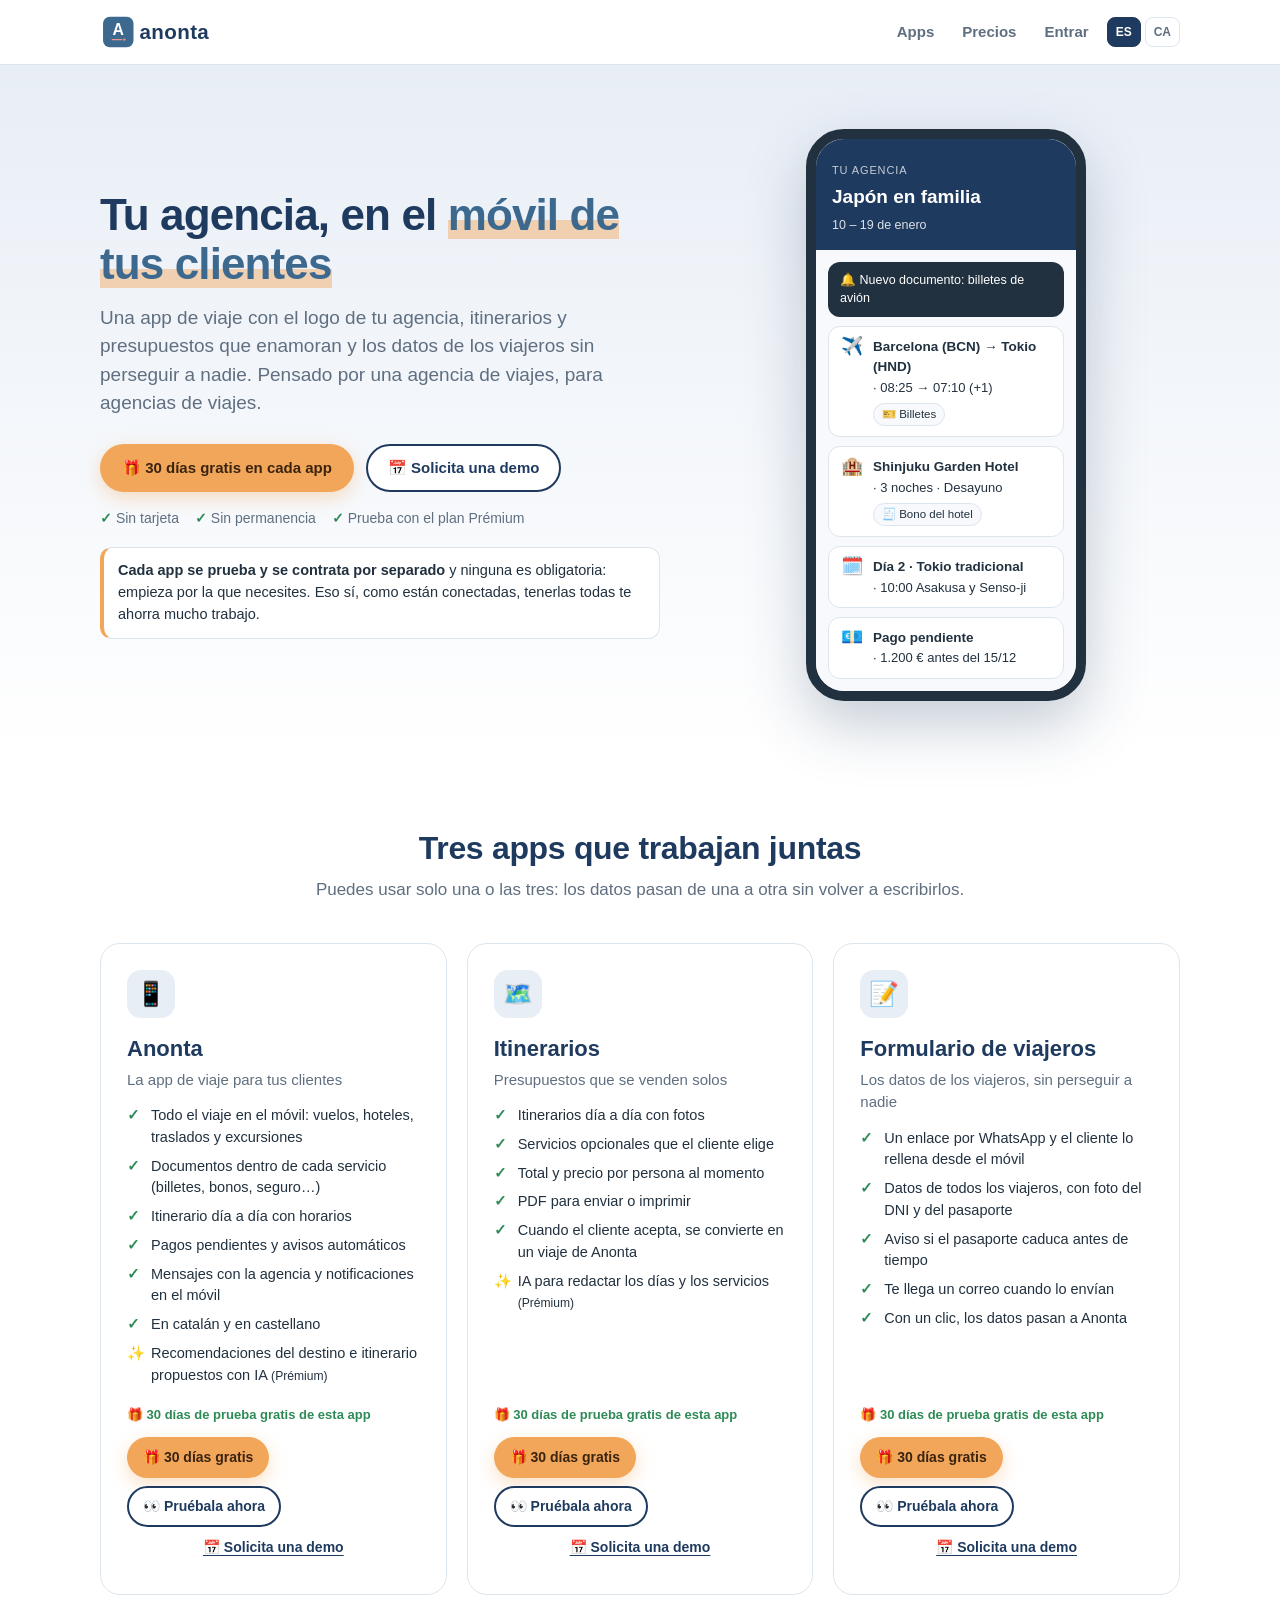
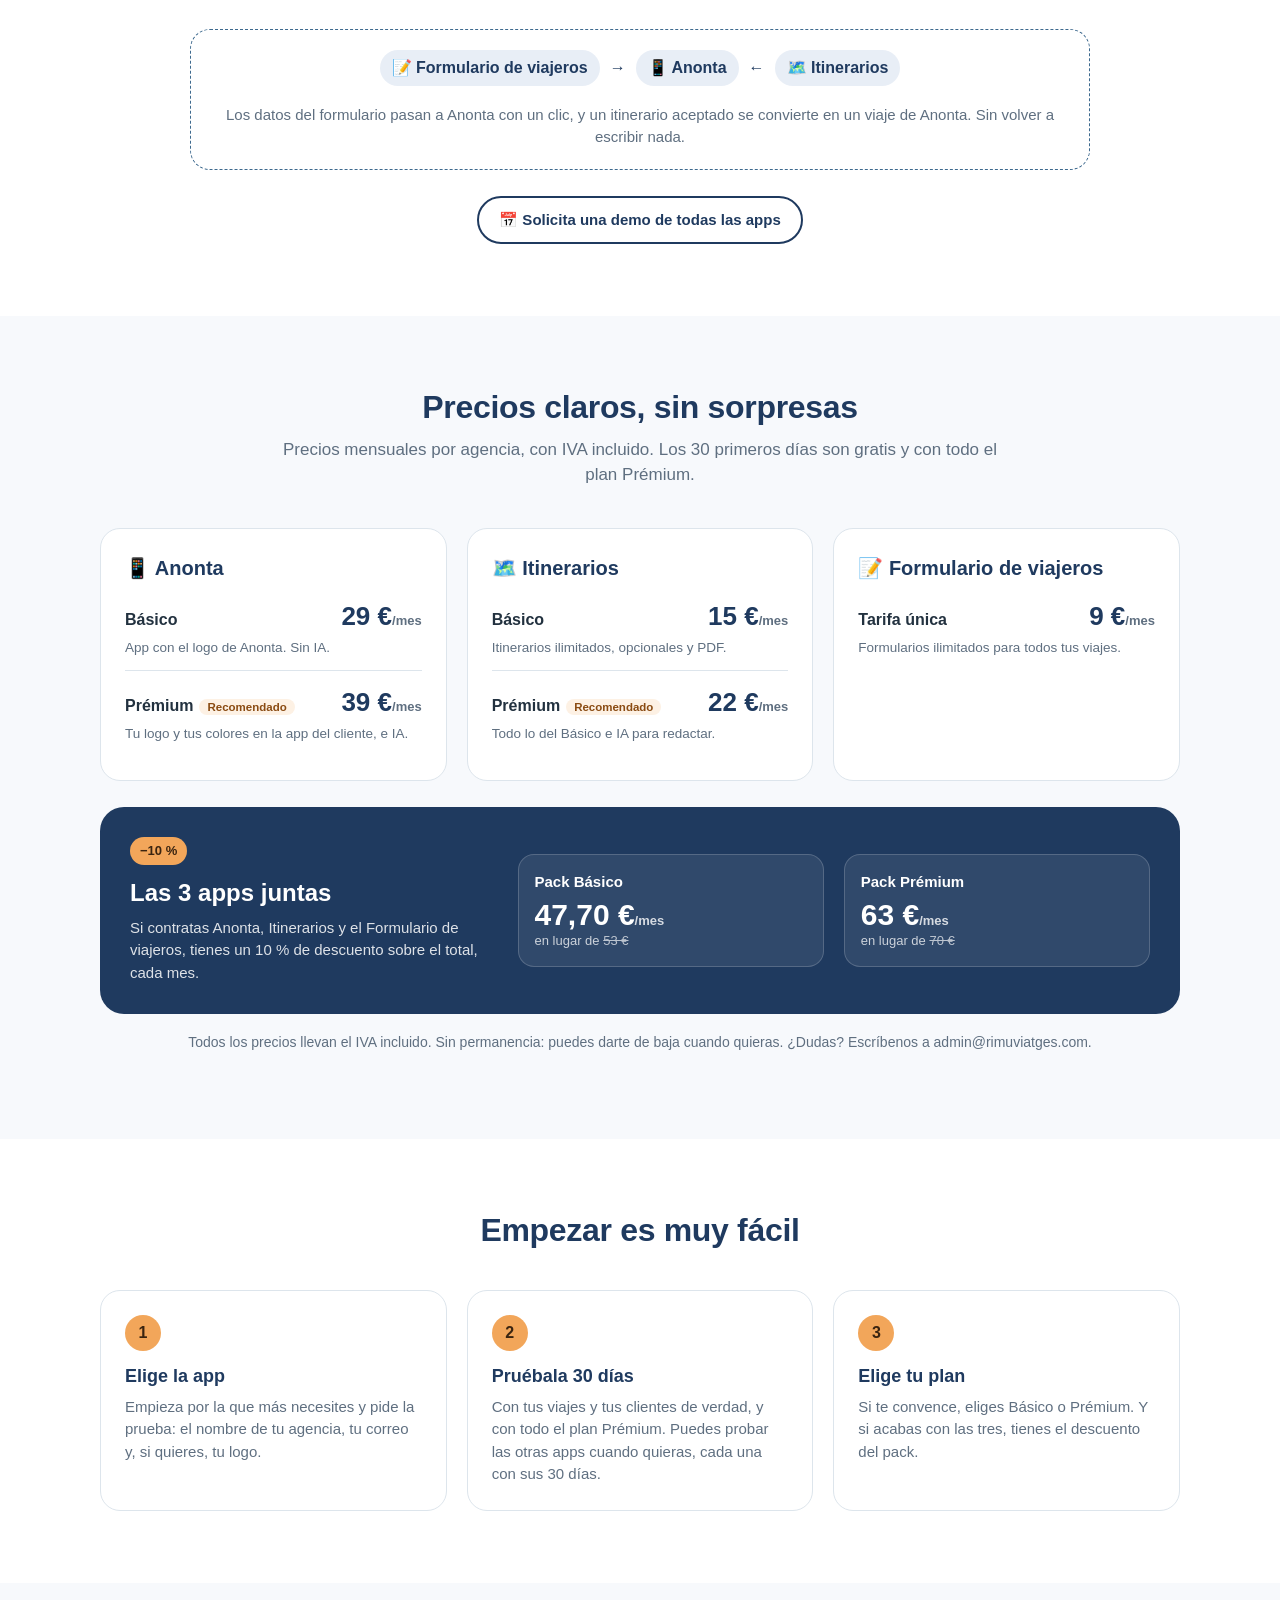
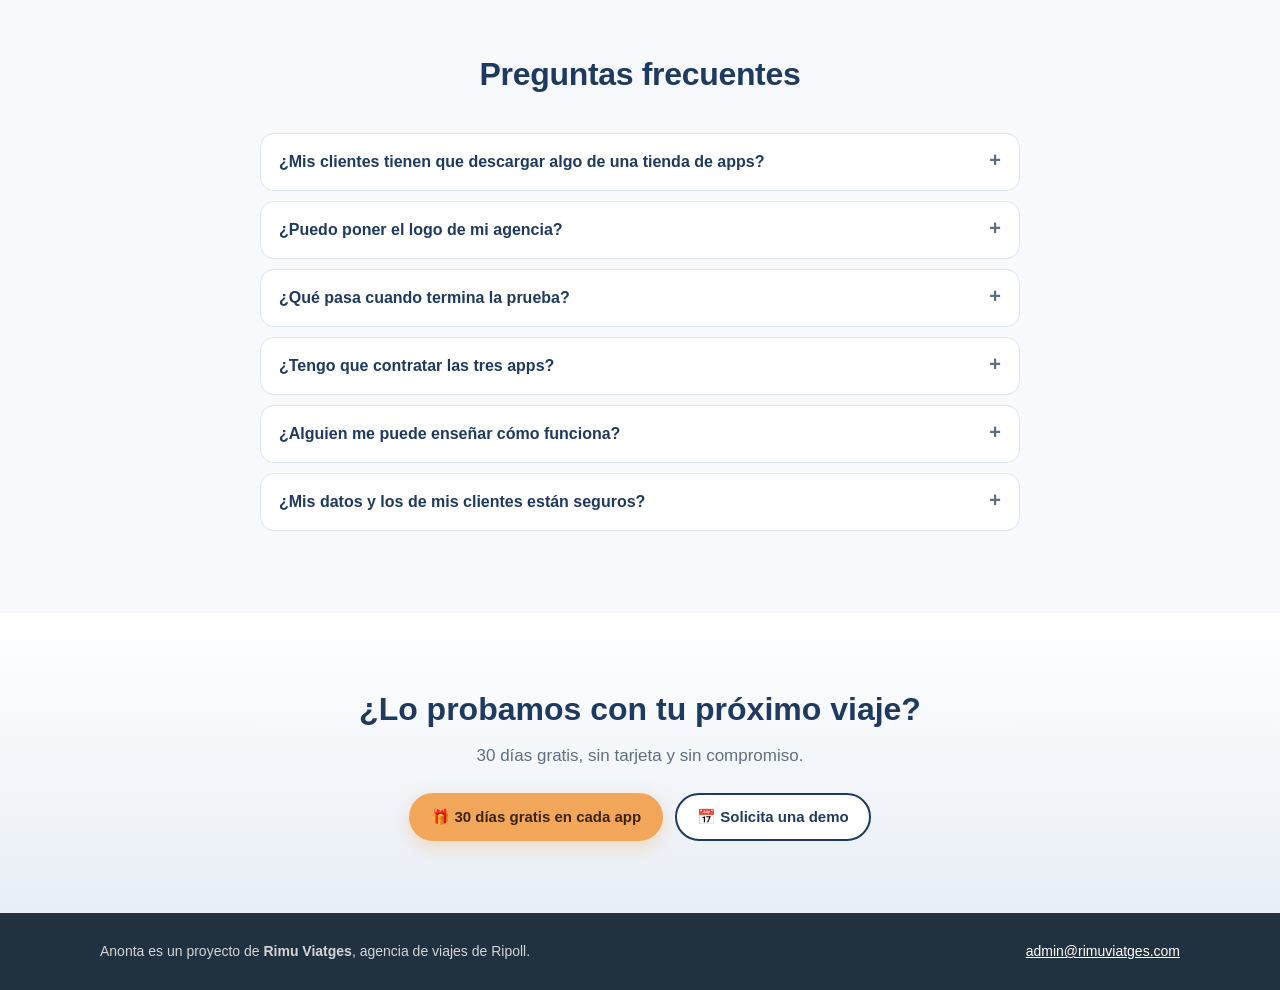
==== index.html @ 58256ef8 "anonta.es: prova de 30 dies per a cada app, apps independents però connectades i botó per sol·licita" ====
<!DOCTYPE html>
<html lang="es">
<head>
<meta charset="utf-8">
<meta name="viewport" content="width=device-width,initial-scale=1">
<script>
  // Els enllaços dels formularis (anonta.es/?f=…) van al formulari del client
  if(new URLSearchParams(location.search).get("f")) location.replace("formulari.html" + location.search);
</script>
<title>Anonta · Apps para agencias de viajes</title>
<meta name="description" content="La app de viaje con el logo de tu agencia, itinerarios y presupuestos que enamoran y los datos de los viajeros sin perseguir a nadie. 30 días gratis.">
<meta property="og:type" content="website">
<meta property="og:title" content="Anonta · Apps para agencias de viajes">
<meta property="og:description" content="App de viaje para tus clientes, itinerarios con IA y formulario de datos de viajeros. Pruébalo 30 días gratis.">
<meta name="theme-color" content="#1F3A5F">
<link rel="icon" href="anonta/icona-anonta.svg" type="image/svg+xml">
<script src="config.js"></script>
<style>
  :root{--blau:#1F3A5F;--blau-mig:#3D698E;--blau-clar:#E8EEF6;--coral:#F2A65A;--coral-clar:#FDF1E4;--rosa:#E79893;--text:#22313F;--gris:#5F6F80;--linia:#DDE5EC;--fons:#F7F9FC}
  *{box-sizing:border-box}
  html{scroll-behavior:smooth}
  body{margin:0;font-family:-apple-system,BlinkMacSystemFont,"Segoe UI",Roboto,Helvetica,Arial,sans-serif;color:var(--text);background:#fff;line-height:1.5;font-size:16px}
  a{color:inherit}
  .amp{max-width:1120px;margin:0 auto;padding:0 20px}
  /* Capçalera */
  header{position:sticky;top:0;z-index:10;background:rgba(255,255,255,.92);backdrop-filter:blur(8px);border-bottom:1px solid var(--linia)}
  header .amp{display:flex;align-items:center;justify-content:space-between;height:64px;gap:12px}
  header .marca img{height:38px;display:block}
  header nav{display:flex;align-items:center;gap:8px}
  header nav a.enllac{font-size:15px;font-weight:600;text-decoration:none;color:var(--gris);padding:8px 10px}
  header nav a.enllac:hover{color:var(--blau)}
  .idiomes{display:flex;gap:4px}
  .idiomes button{font:inherit;font-size:12px;font-weight:700;border:1px solid var(--linia);background:#fff;border-radius:8px;padding:5px 8px;cursor:pointer;color:var(--gris)}
  .idiomes button.actiu{background:var(--blau);border-color:var(--blau);color:#fff}
  .boto{display:inline-flex;align-items:center;justify-content:center;gap:8px;font:inherit;font-weight:700;font-size:15px;border-radius:999px;padding:11px 20px;text-decoration:none;border:2px solid transparent;cursor:pointer;white-space:nowrap}
  .boto.prim{background:var(--coral);color:#3A2410;box-shadow:0 6px 18px rgba(242,166,90,.35)}
  .boto.prim:hover{filter:brightness(.96)}
  .boto.sec{background:#fff;color:var(--blau);border-color:var(--blau)}
  .boto.sec:hover{background:var(--blau-clar)}
  .boto.petit{font-size:14px;padding:8px 14px}
  /* Portada */
  .hero{background:linear-gradient(180deg,var(--blau-clar),#fff);padding:64px 0 56px}
  .hero .amp{display:grid;grid-template-columns:1.1fr .9fr;gap:40px;align-items:center}
  .hero h1{font-size:44px;line-height:1.1;margin:0 0 16px;color:var(--blau);letter-spacing:-.02em}
  .hero h1 em{font-style:normal;color:var(--blau-mig);background:linear-gradient(transparent 62%,rgba(242,166,90,.45) 62%)}
  .hero p.sub{font-size:19px;color:var(--gris);margin:0 0 26px;max-width:560px}
  .hero .crides{display:flex;gap:12px;flex-wrap:wrap}
  .hero .garanties{margin-top:16px;font-size:14px;color:var(--gris);display:flex;gap:16px;flex-wrap:wrap}
  .hero .garanties span::before{content:"✓ ";color:#2E8B57;font-weight:800}
  .mobil{width:280px;margin:0 auto;border:10px solid #22313F;border-radius:38px;background:#fff;box-shadow:0 24px 60px rgba(31,58,95,.25);overflow:hidden}
  .mobil .bar{background:var(--blau);color:#fff;padding:18px 16px 14px}
  .mobil .bar small{opacity:.75;font-size:11px;letter-spacing:.08em;text-transform:uppercase}
  .mobil .bar b{display:block;font-size:19px;margin-top:2px}
  .mobil .bar span{font-size:12.5px;opacity:.85}
  .mobil .cos{padding:12px;background:var(--fons);display:flex;flex-direction:column;gap:9px}
  .mobil .it{background:#fff;border:1px solid var(--linia);border-radius:12px;padding:10px 12px;font-size:13px;display:flex;gap:10px;align-items:flex-start}
  .mobil .it .ic{font-size:18px;line-height:1}
  .mobil .it b{display:block;font-size:13.5px}
  .mobil .it .xip{display:inline-block;margin-top:6px;font-size:11.5px;border:1px solid var(--linia);border-radius:999px;padding:2px 8px;background:var(--fons)}
  .mobil .noti{background:#22313F;color:#fff;border-radius:12px;padding:9px 12px;font-size:12.5px}
  /* Seccions */
  section.blo{padding:72px 0}
  section.blo.gris{background:var(--fons)}
  .titol-sec{text-align:center;max-width:720px;margin:0 auto 40px}
  .titol-sec h2{font-size:32px;line-height:1.2;color:var(--blau);margin:0 0 10px;letter-spacing:-.01em}
  .titol-sec p{color:var(--gris);font-size:17px;margin:0}
  .apps{display:grid;grid-template-columns:repeat(3,1fr);gap:20px}
  .app{background:#fff;border:1px solid var(--linia);border-radius:20px;padding:26px;display:flex;flex-direction:column}
  .app .ico{width:48px;height:48px;border-radius:14px;display:flex;align-items:center;justify-content:center;font-size:24px;background:var(--blau-clar);margin-bottom:14px}
  .app h3{margin:0 0 4px;font-size:22px;color:var(--blau)}
  .app .lema{color:var(--gris);margin:0 0 14px;font-size:15px}
  .app ul{list-style:none;padding:0;margin:0 0 18px;font-size:14.5px;flex:1}
  .app li{padding-left:24px;position:relative;margin-bottom:7px}
  .app li::before{content:"✓";position:absolute;left:0;color:#2E8B57;font-weight:800}
  .app li.ia::before{content:"✨"}
  .app .accions{display:flex;gap:8px;flex-wrap:wrap}
  /* Preus */
  .taula-preus{display:grid;grid-template-columns:repeat(3,1fr);gap:20px}
  .preu{background:#fff;border:1px solid var(--linia);border-radius:20px;padding:24px}
  .preu h3{margin:0 0 14px;font-size:20px;color:var(--blau);display:flex;align-items:center;gap:8px}
  .pla{border-top:1px solid var(--linia);padding:12px 0}
  .pla:first-of-type{border-top:0;padding-top:0}
  .pla .nom{font-weight:700;display:flex;justify-content:space-between;align-items:baseline;gap:8px}
  .pla .imp{font-size:26px;font-weight:800;color:var(--blau);white-space:nowrap}
  .pla .imp small{font-size:13px;font-weight:600;color:var(--gris)}
  .pla .det{font-size:13.5px;color:var(--gris);margin-top:2px}
  .pla.prem .nom span.et{background:var(--coral-clar);color:#8A4B12;font-size:11.5px;font-weight:700;border-radius:999px;padding:2px 8px;margin-left:6px}
  .pack{margin-top:26px;background:var(--blau);color:#fff;border-radius:24px;padding:30px;display:grid;grid-template-columns:1.2fr 1fr 1fr;gap:20px;align-items:center}
  .pack h3{margin:0 0 6px;font-size:24px}
  .pack p{margin:0;opacity:.85;font-size:15px}
  .pack .opc{background:rgba(255,255,255,.08);border:1px solid rgba(255,255,255,.18);border-radius:16px;padding:16px}
  .pack .opc .nom{font-weight:700;font-size:15px}
  .pack .opc .imp{font-size:30px;font-weight:800;line-height:1.1;margin-top:4px}
  .pack .opc .imp small{font-size:13px;font-weight:600;opacity:.8}
  .pack .opc .abans{font-size:13px;opacity:.75}
  .pack .opc .abans s{opacity:.9}
  .pack .badge{display:inline-block;background:var(--coral);color:#3A2410;font-weight:800;font-size:13px;border-radius:999px;padding:4px 10px;margin-bottom:10px}
  .nota-hero{margin:18px 0 0;max-width:560px;background:#fff;border:1px solid var(--linia);border-left:4px solid var(--coral);border-radius:12px;padding:12px 14px;font-size:14.5px;color:var(--text)}
  .connexio{margin:34px auto 0;max-width:900px;background:#fff;border:1px dashed var(--blau-mig);border-radius:20px;padding:20px 22px;display:flex;gap:18px;align-items:center;flex-wrap:wrap;justify-content:center;text-align:center}
  .connexio .flux{display:flex;gap:10px;align-items:center;flex-wrap:wrap;justify-content:center;font-weight:700;color:var(--blau)}
  .connexio .flux span.n{background:var(--blau-clar);border-radius:999px;padding:6px 12px}
  .connexio p{margin:0;color:var(--gris);font-size:15px;flex-basis:100%}
  .app .prova30{font-size:13px;color:#2E8B57;font-weight:700;margin:-6px 0 12px}
  .boto.terc{background:none;color:var(--blau);padding:8px 4px;font-size:14px;text-decoration:underline;text-underline-offset:3px}
  .demo-tot{text-align:center;margin-top:26px}
  dialog{border:0;border-radius:20px;padding:0;width:min(520px,calc(100vw - 24px));max-height:calc(100vh - 24px);box-shadow:0 24px 60px rgba(0,0,0,.3)}
  dialog::backdrop{background:rgba(20,30,45,.55)}
  .dlg{padding:22px}
  .dlg h3{margin:0 0 6px;color:var(--blau);font-size:22px}
  .dlg p.sub{margin:0 0 16px;color:var(--gris);font-size:14.5px}
  .dlg label.c{display:block;font-weight:600;font-size:14px;margin:12px 0 4px}
  .dlg input[type=text],.dlg input[type=email],.dlg input[type=tel],.dlg select,.dlg textarea{width:100%;font:inherit;font-size:15px;border:1px solid var(--linia);border-radius:10px;padding:10px 12px;background:#fff}
  .dlg .checks{display:flex;flex-wrap:wrap;gap:8px}
  .dlg .checks label{display:flex;gap:6px;align-items:center;border:1px solid var(--linia);border-radius:999px;padding:6px 12px;font-size:14px;cursor:pointer}
  .dlg .botons{display:flex;gap:10px;margin-top:18px;flex-wrap:wrap}
  .dlg .err{color:#B3261E;font-size:14px;margin-top:10px}
  .dlg .ok{background:#E9F6EE;color:#1E6B3E;border-radius:12px;padding:14px;font-size:15px}
  .x-tanca{float:right;border:0;background:none;font-size:22px;cursor:pointer;color:var(--gris);line-height:1}
  .nota-preus{text-align:center;color:var(--gris);font-size:14px;margin-top:18px}
  /* Passos */
  .passos{display:grid;grid-template-columns:repeat(3,1fr);gap:20px;counter-reset:p}
  .pas{background:#fff;border:1px solid var(--linia);border-radius:20px;padding:24px;position:relative}
  .pas::before{counter-increment:p;content:counter(p);display:flex;width:36px;height:36px;border-radius:50%;background:var(--coral);color:#3A2410;font-weight:800;align-items:center;justify-content:center;margin-bottom:12px}
  .pas h3{margin:0 0 6px;color:var(--blau);font-size:18px}
  .pas p{margin:0;color:var(--gris);font-size:15px}
  /* Preguntes */
  .faq{max-width:760px;margin:0 auto}
  .faq details{background:#fff;border:1px solid var(--linia);border-radius:14px;padding:16px 18px;margin-bottom:10px}
  .faq summary{font-weight:700;cursor:pointer;color:var(--blau);list-style:none;display:flex;justify-content:space-between;gap:10px}
  .faq summary::after{content:"+";font-size:20px;line-height:1;color:var(--gris)}
  .faq details[open] summary::after{content:"–"}
  .faq details p{margin:10px 0 0;color:var(--gris);font-size:15px}
  /* Final */
  .final{text-align:center;padding:72px 0;background:linear-gradient(180deg,#fff,var(--blau-clar))}
  .final h2{font-size:32px;color:var(--blau);margin:0 0 10px}
  .final p{color:var(--gris);margin:0 0 24px;font-size:17px}
  footer{background:#22313F;color:rgba(255,255,255,.8);font-size:14px;padding:28px 0}
  footer .amp{display:flex;justify-content:space-between;gap:16px;flex-wrap:wrap}
  footer a{color:#fff}
  @media (max-width:900px){
    .hero .amp{grid-template-columns:1fr}
    .hero h1{font-size:34px}
    .apps,.taula-preus,.passos{grid-template-columns:1fr}
    .pack{grid-template-columns:1fr}
    header nav a.enllac.amaga{display:none}
  }
  @media (max-width:420px){
    header nav a.enllac.amaga{display:none}
    .hero{padding:40px 0}
    .hero h1{font-size:30px}
    section.blo{padding:52px 0}
    .titol-sec h2{font-size:26px}
  }
</style>
</head>
<body>
<header>
  <div class="amp">
    <a class="marca" href="#"><img src="anonta/logo-anonta.svg" alt="Anonta"></a>
    <nav>
      <a class="enllac amaga" href="#apps" data-t="navApps"></a>
      <a class="enllac amaga" href="#preus" data-t="navPreus"></a>
      <a class="enllac" href="anonta/admin.html" data-t="entrar"></a>
      <div class="idiomes"><button type="button" data-l="es">ES</button><button type="button" data-l="ca">CA</button></div>
    </nav>
  </div>
</header>

<section class="hero">
  <div class="amp">
    <div>
      <h1 data-t="heroTitol" data-html></h1>
      <p class="sub" data-t="heroSub"></p>
      <div class="crides">
        <a class="boto prim" href="#apps" data-t="provaGratis"></a>
        <button class="boto sec" type="button" data-demo="totes" data-t="demanaDemo"></button>
      </div>
      <div class="garanties"><span data-t="g1"></span><span data-t="g2"></span><span data-t="g3"></span></div>
      <p class="nota-hero" data-t="notaHero" data-html></p>
    </div>
    <div class="mobil" aria-hidden="true">
      <div class="bar"><small data-t="mAg"></small><b data-t="mViatge"></b><span data-t="mDates"></span></div>
      <div class="cos">
        <div class="noti" data-t="mNoti"></div>
        <div class="it"><span class="ic">✈️</span><div><b data-t="mRuta"></b><span data-t="mVol"></span><br><span class="xip" data-t="mBitllet"></span></div></div>
        <div class="it"><span class="ic">🏨</span><div><b>Shinjuku Garden Hotel</b><span data-t="mHotel"></span><br><span class="xip" data-t="mBo"></span></div></div>
        <div class="it"><span class="ic">🗓️</span><div><b data-t="mDia"></b><span data-t="mDiaTxt"></span></div></div>
        <div class="it"><span class="ic">💶</span><div><b data-t="mPag"></b><span data-t="mPagTxt"></span></div></div>
      </div>
    </div>
  </div>
</section>

<section class="blo" id="apps">
  <div class="amp">
    <div class="titol-sec"><h2 data-t="appsTitol"></h2><p data-t="appsSub"></p></div>
    <div class="apps" id="llistaApps"></div>
    <div class="connexio"><div class="flux"><span class="n">📝 <span data-t="a3"></span></span> → <span class="n">📱 Anonta</span> ← <span class="n">🗺️ <span data-t="a2"></span></span></div><p data-t="connexio"></p></div>
    <div class="demo-tot"><button class="boto sec" type="button" data-demo="totes" data-t="demoTotes"></button></div>
  </div>
</section>

<section class="blo gris" id="preus">
  <div class="amp">
    <div class="titol-sec"><h2 data-t="preusTitol"></h2><p data-t="preusSub"></p></div>
    <div class="taula-preus" id="taulaPreus"></div>
    <div class="pack" id="pack"></div>
    <p class="nota-preus" data-t="notaPreus"></p>
  </div>
</section>

<section class="blo">
  <div class="amp">
    <div class="titol-sec"><h2 data-t="passosTitol"></h2></div>
    <div class="passos">
      <div class="pas"><h3 data-t="p1"></h3><p data-t="p1t"></p></div>
      <div class="pas"><h3 data-t="p2"></h3><p data-t="p2t"></p></div>
      <div class="pas"><h3 data-t="p3"></h3><p data-t="p3t"></p></div>
    </div>
  </div>
</section>

<section class="blo gris">
  <div class="amp">
    <div class="titol-sec"><h2 data-t="faqTitol"></h2></div>
    <div class="faq" id="faq"></div>
  </div>
</section>

<section class="final">
  <div class="amp">
    <h2 data-t="finalTitol"></h2>
    <p data-t="finalSub"></p>
    <div style="display:flex;gap:12px;justify-content:center;flex-wrap:wrap"><a class="boto prim" href="#apps" data-t="provaGratis"></a><button class="boto sec" type="button" data-demo="totes" data-t="demanaDemo"></button></div>
  </div>
</section>

<dialog id="dlgDemo"><div class="dlg" id="dlgCos"></div></dialog>

<footer>
  <div class="amp">
    <div data-t="peu" data-html></div>
    <div><a href="mailto:admin@rimuviatges.com">admin@rimuviatges.com</a></div>
  </div>
</footer>

<script>
(function(){
  const W = TARIFES.web, D = TARIFES.descomptePack;
  const eur = n => (Math.round(n * 100) / 100).toLocaleString(LANG === "ca" ? "ca-ES" : "es-ES", { minimumFractionDigits: Number.isInteger(n) ? 0 : 2, maximumFractionDigits: 2 }) + " €";
  const sumaB = W.anonta.basic + W.itineraris.basic + W.formularis;
  const sumaP = W.anonta.premium + W.itineraris.premium + W.formularis;
  const packB = sumaB * (1 - D / 100), packP = sumaP * (1 - D / 100);
  let LANG = "es";
  try{ LANG = localStorage.getItem("anonta_web_idioma") || (/^ca\b/i.test(navigator.language) ? "ca" : "es"); }catch(e){}

  const T = {
    es: {
      navApps: "Apps", navPreus: "Precios", entrar: "Entrar",
      heroTitol: "Tu agencia, en el <em>móvil de tus clientes</em>",
      heroSub: "Una app de viaje con el logo de tu agencia, itinerarios y presupuestos que enamoran y los datos de los viajeros sin perseguir a nadie. Pensado por una agencia de viajes, para agencias de viajes.",
      provaGratis: "🎁 30 días gratis en cada app", demanaDemo: "📅 Solicita una demo",
      g1: "Sin tarjeta", g2: "Sin permanencia", g3: "Prueba con el plan Prémium",
      notaHero: "<b>Cada app se prueba y se contrata por separado</b> y ninguna es obligatoria: empieza por la que necesites. Eso sí, como están conectadas, tenerlas todas te ahorra mucho trabajo.",
      mAg: "Tu agencia", mViatge: "Japón en familia", mDates: "10 – 19 de enero",
      mNoti: "🔔 Nuevo documento: billetes de avión", mRuta: "Barcelona (BCN) → Tokio (HND)", mVol: " · 08:25 → 07:10 (+1)", mBitllet: "🎫 Billetes", mHotel: " · 3 noches · Desayuno", mBo: "🧾 Bono del hotel",
      mDia: "Día 2 · Tokio tradicional", mDiaTxt: " · 10:00 Asakusa y Senso-ji", mPag: "Pago pendiente", mPagTxt: " · 1.200 € antes del 15/12",
      appsTitol: "Tres apps que trabajan juntas", appsSub: "Puedes usar solo una o las tres: los datos pasan de una a otra sin volver a escribirlos.",
      ver: "Pruébala ahora", provar: "30 días gratis", demoApp: "📅 Solicita una demo", prova30: "🎁 30 días de prueba gratis de esta app",
      connexio: "Los datos del formulario pasan a Anonta con un clic, y un itinerario aceptado se convierte en un viaje de Anonta. Sin volver a escribir nada.",
      demoTotes: "📅 Solicita una demo de todas las apps",
      a1: "Anonta", a1l: "La app de viaje para tus clientes",
      a1f: ["Todo el viaje en el móvil: vuelos, hoteles, traslados y excursiones", "Documentos dentro de cada servicio (billetes, bonos, seguro…)", "Itinerario día a día con horarios", "Pagos pendientes y avisos automáticos", "Mensajes con la agencia y notificaciones en el móvil", "En catalán y en castellano"],
      a1ia: ["Recomendaciones del destino e itinerario propuestos con IA"],
      a2: "Itinerarios", a2l: "Presupuestos que se venden solos",
      a2f: ["Itinerarios día a día con fotos", "Servicios opcionales que el cliente elige", "Total y precio por persona al momento", "PDF para enviar o imprimir", "Cuando el cliente acepta, se convierte en un viaje de Anonta"],
      a2ia: ["IA para redactar los días y los servicios"],
      a3: "Formulario de viajeros", a3l: "Los datos de los viajeros, sin perseguir a nadie",
      a3f: ["Un enlace por WhatsApp y el cliente lo rellena desde el móvil", "Datos de todos los viajeros, con foto del DNI y del pasaporte", "Aviso si el pasaporte caduca antes de tiempo", "Te llega un correo cuando lo envían", "Con un clic, los datos pasan a Anonta"],
      a3ia: [],
      preusTitol: "Precios claros, sin sorpresas", preusSub: "Precios mensuales por agencia, con IVA incluido. Los 30 primeros días son gratis y con todo el plan Prémium.",
      basic: "Básico", premium: "Prémium", unic: "Tarifa única", mes: "/mes",
      dA_b: "App con el logo de Anonta. Sin IA.", dA_p: "Tu logo y tus colores en la app del cliente, e IA.",
      dI_b: "Itinerarios ilimitados, opcionales y PDF.", dI_p: "Todo lo del Básico e IA para redactar.",
      dF: "Formularios ilimitados para todos tus viajes.", recomanat: "Recomendado",
      packTitol: "Las 3 apps juntas", packTxt: `Si contratas Anonta, Itinerarios y el Formulario de viajeros, tienes un ${D} % de descuento sobre el total, cada mes.`,
      packB: "Pack Básico", packP: "Pack Prémium", enLloc: "en lugar de",
      notaPreus: "Todos los precios llevan el IVA incluido. Sin permanencia: puedes darte de baja cuando quieras. ¿Dudas? Escríbenos a admin@rimuviatges.com.",
      passosTitol: "Empezar es muy fácil",
      p1: "Elige la app", p1t: "Empieza por la que más necesites y pide la prueba: el nombre de tu agencia, tu correo y, si quieres, tu logo.",
      p2: "Pruébala 30 días", p2t: "Con tus viajes y tus clientes de verdad, y con todo el plan Prémium. Puedes probar las otras apps cuando quieras, cada una con sus 30 días.",
      p3: "Elige tu plan", p3t: "Si te convence, eliges Básico o Prémium. Y si acabas con las tres, tienes el descuento del pack.",
      faqTitol: "Preguntas frecuentes",
      faq: [
        ["¿Mis clientes tienen que descargar algo de una tienda de apps?", "No. Les envías un enlace, entran con su correo y, si quieren, la añaden a la pantalla de inicio del móvil como una app más. Funciona en iPhone y Android."],
        ["¿Puedo poner el logo de mi agencia?", "Sí, con el plan Prémium la app del cliente lleva tu logo y tus colores. Con el Básico, lleva el logo de Anonta."],
        ["¿Qué pasa cuando termina la prueba?", "Nada automático: no te pedimos tarjeta. Si quieres continuar, eliges plan y seguimos. Si no, no pagas nada."],
        ["¿Tengo que contratar las tres apps?", "No, ninguna es obligatoria. Cada app tiene su propia prueba de 30 días y se contrata por separado. Puedes empezar con una y añadir las demás desde tu panel, en «Mis apps». Como están conectadas, cuantas más uses, menos trabajo repetido."],
        ["¿Alguien me puede enseñar cómo funciona?", "Sí. Pulsa «Solicita una demo» y te hacemos una presentación de la app que elijas o de todas."],
        ["¿Mis datos y los de mis clientes están seguros?", "Cada agencia solo ve sus viajes y cada cliente solo ve los suyos. Los documentos se abren con enlaces temporales y privados."]
      ],
      finalTitol: "¿Lo probamos con tu próximo viaje?", finalSub: "30 días gratis, sin tarjeta y sin compromiso.",
      peu: "Anonta es un proyecto de <b>Rimu Viatges</b>, agencia de viajes de Ripoll."
    },
    ca: {
      navApps: "Apps", navPreus: "Preus", entrar: "Entrar",
      heroTitol: "La teva agència, al <em>mòbil dels teus clients</em>",
      heroSub: "Una app de viatge amb el logo de la teva agència, itineraris i pressupostos que enamoren i les dades dels viatgers sense haver d'empaitar ningú. Pensat per una agència de viatges, per a agències de viatges.",
      provaGratis: "🎁 30 dies gratis a cada app", demanaDemo: "📅 Sol·licita una demo",
      g1: "Sense targeta", g2: "Sense permanència", g3: "Prova amb el pla Prèmium",
      notaHero: "<b>Cada app es prova i es contracta per separat</b> i cap és obligatòria: comença per la que necessitis. Això sí, com que estan connectades, tenir-les totes t'estalvia molta feina.",
      mAg: "La teva agència", mViatge: "Japó en família", mDates: "10 – 19 de gener",
      mNoti: "🔔 Nou document: bitllets d'avió", mRuta: "Barcelona (BCN) → Tòquio (HND)", mVol: " · 08:25 → 07:10 (+1)", mBitllet: "🎫 Bitllets", mHotel: " · 3 nits · Esmorzar", mBo: "🧾 Bo de l'hotel",
      mDia: "Dia 2 · Tòquio tradicional", mDiaTxt: " · 10:00 Asakusa i Senso-ji", mPag: "Pagament pendent", mPagTxt: " · 1.200 € abans del 15/12",
      appsTitol: "Tres apps que treballen juntes", appsSub: "Pots fer servir només una o les tres: les dades passen d'una a l'altra sense tornar-les a escriure.",
      ver: "Prova-la ara", provar: "30 dies gratis", demoApp: "📅 Sol·licita una demo", prova30: "🎁 30 dies de prova gratis d'aquesta app",
      connexio: "Les dades del formulari passen a Anonta amb un clic, i un itinerari acceptat es converteix en un viatge d'Anonta. Sense tornar a escriure res.",
      demoTotes: "📅 Sol·licita una demo de totes les apps",
      a1: "Anonta", a1l: "L'app de viatge per als teus clients",
      a1f: ["Tot el viatge al mòbil: vols, hotels, trasllats i excursions", "Documents dins de cada servei (bitllets, bons, assegurança…)", "Itinerari dia a dia amb horaris", "Pagaments pendents i avisos automàtics", "Missatges amb l'agència i notificacions al mòbil", "En català i en castellà"],
      a1ia: ["Recomanacions del destí i itinerari proposats amb IA"],
      a2: "Itineraris", a2l: "Pressupostos que es venen sols",
      a2f: ["Itineraris dia a dia amb fotos", "Serveis opcionals que el client tria", "Total i preu per persona al moment", "PDF per enviar o imprimir", "Quan el client accepta, es converteix en un viatge d'Anonta"],
      a2ia: ["IA per redactar els dies i els serveis"],
      a3: "Formulari de viatgers", a3l: "Les dades dels viatgers, sense empaitar ningú",
      a3f: ["Un enllaç per WhatsApp i el client l'omple des del mòbil", "Dades de tots els viatgers, amb foto del DNI i del passaport", "Avís si el passaport caduca abans d'hora", "Et arriba un correu quan l'envien", "Amb un clic, les dades passen a Anonta"],
      a3ia: [],
      preusTitol: "Preus clars, sense sorpreses", preusSub: "Preus mensuals per agència, amb IVA inclòs. Els 30 primers dies són gratis i amb tot el pla Prèmium.",
      basic: "Bàsic", premium: "Prèmium", unic: "Tarifa única", mes: "/mes",
      dA_b: "App amb el logo d'Anonta. Sense IA.", dA_p: "El teu logo i els teus colors a l'app del client, i IA.",
      dI_b: "Itineraris il·limitats, opcionals i PDF.", dI_p: "Tot el del Bàsic i IA per redactar.",
      dF: "Formularis il·limitats per a tots els teus viatges.", recomanat: "Recomanat",
      packTitol: "Les 3 apps juntes", packTxt: `Si contractes Anonta, Itineraris i el Formulari de viatgers, tens un ${D} % de descompte sobre el total, cada mes.`,
      packB: "Pack Bàsic", packP: "Pack Prèmium", enLloc: "en lloc de",
      notaPreus: "Tots els preus porten l'IVA inclòs. Sense permanència: et pots donar de baixa quan vulguis. Dubtes? Escriu-nos a admin@rimuviatges.com.",
      passosTitol: "Començar és molt fàcil",
      p1: "Tria l'app", p1t: "Comença per la que més necessitis i demana la prova: el nom de la teva agència, el teu correu i, si vols, el teu logo.",
      p2: "Prova-la 30 dies", p2t: "Amb els teus viatges i els teus clients de veritat, i amb tot el pla Prèmium. Pots provar les altres apps quan vulguis, cadascuna amb els seus 30 dies.",
      p3: "Tria el teu pla", p3t: "Si t'agrada, tries Bàsic o Prèmium. I si acabes amb les tres, tens el descompte del pack.",
      faqTitol: "Preguntes freqüents",
      faq: [
        ["Els meus clients han de descarregar alguna cosa d'una botiga d'apps?", "No. Els envies un enllaç, entren amb el seu correu i, si volen, l'afegeixen a la pantalla d'inici del mòbil com una app més. Funciona a iPhone i Android."],
        ["Hi puc posar el logo de la meva agència?", "Sí, amb el pla Prèmium l'app del client porta el teu logo i els teus colors. Amb el Bàsic, porta el logo d'Anonta."],
        ["Què passa quan s'acaba la prova?", "Res automàtic: no et demanem targeta. Si vols continuar, tries pla i seguim. Si no, no pagues res."],
        ["He de contractar les tres apps?", "No, cap és obligatòria. Cada app té la seva prova de 30 dies i es contracta per separat. Pots començar amb una i afegir-hi les altres des del teu panell, a «Les meves apps». Com que estan connectades, com més en facis servir, menys feina repetida."],
        ["Algú em pot ensenyar com funciona?", "Sí. Prem «Sol·licita una demo» i et fem una presentació de l'app que triïs o de totes."],
        ["Les meves dades i les dels meus clients estan segures?", "Cada agència només veu els seus viatges i cada client només veu els seus. Els documents s'obren amb enllaços temporals i privats."]
      ],
      finalTitol: "Ho provem amb el teu pròxim viatge?", finalSub: "30 dies gratis, sense targeta i sense compromís.",
      peu: "Anonta és un projecte de <b>Rimu Viatges</b>, agència de viatges de Ripoll."
    }
  };
  const esc = s => String(s).replace(/[&<>"]/g, c => ({ "&": "&amp;", "<": "&lt;", ">": "&gt;", '"': "&quot;" }[c]));

  function pinta(){
    const t = T[LANG];
    document.documentElement.lang = LANG;
    document.querySelectorAll(".idiomes button").forEach(b => b.classList.toggle("actiu", b.dataset.l === LANG));
    document.querySelectorAll("[data-t]").forEach(el => { const v = t[el.dataset.t]; if(typeof v === "string"){ if(el.hasAttribute("data-html")) el.innerHTML = v; else el.textContent = v; } });

    const apps = [
      { id: "anonta", ico: "📱", n: t.a1, l: t.a1l, f: t.a1f, ia: t.a1ia, demo: "anonta/demo.html?web", prova: "anonta/demo.html?web#prova" },
      { id: "itineraris", ico: "🗺️", n: t.a2, l: t.a2l, f: t.a2f, ia: t.a2ia, demo: "itineraris/admin.html?demo&web", prova: "itineraris/admin.html?demo&prova&web" },
      { id: "formularis", ico: "📝", n: t.a3, l: t.a3l, f: t.a3f, ia: t.a3ia, demo: "demo.html?web", prova: "demo.html?web" }
    ];
    document.getElementById("llistaApps").innerHTML = apps.map(a => `
      <div class="app"><div class="ico">${a.ico}</div><h3>${esc(a.n)}</h3><p class="lema">${esc(a.l)}</p>
        <ul>${a.f.map(x => `<li>${esc(x)}</li>`).join("")}${a.ia.map(x => `<li class="ia">${esc(x)} <small>(${esc(t.premium)})</small></li>`).join("")}</ul>
        <p class="prova30">${esc(t.prova30)}</p>
        <div class="accions"><a class="boto prim petit" href="${a.prova}">🎁 ${esc(t.provar)}</a><a class="boto sec petit" href="${a.demo}">👀 ${esc(t.ver)}</a></div>
        <button class="boto terc" type="button" data-demo="${a.id}">${esc(t.demoApp)}</button></div>`).join("");

    const pla = (nom, imp, det, prem) => `<div class="pla${prem ? " prem" : ""}"><div class="nom"><span>${esc(nom)}${prem ? `<span class="et">${esc(t.recomanat)}</span>` : ""}</span>
      <span class="imp">${eur(imp)}<small>${t.mes}</small></span></div><div class="det">${esc(det)}</div></div>`;
    document.getElementById("taulaPreus").innerHTML = `
      <div class="preu"><h3>📱 ${esc(t.a1)}</h3>${pla(t.basic, W.anonta.basic, t.dA_b)}${pla(t.premium, W.anonta.premium, t.dA_p, true)}</div>
      <div class="preu"><h3>🗺️ ${esc(t.a2)}</h3>${pla(t.basic, W.itineraris.basic, t.dI_b)}${pla(t.premium, W.itineraris.premium, t.dI_p, true)}</div>
      <div class="preu"><h3>📝 ${esc(t.a3)}</h3>${pla(t.unic, W.formularis, t.dF)}</div>`;
    document.getElementById("pack").innerHTML = `
      <div><span class="badge">−${D} %</span><h3>${esc(t.packTitol)}</h3><p>${esc(t.packTxt)}</p></div>
      <div class="opc"><div class="nom">${esc(t.packB)}</div><div class="imp">${eur(packB)}<small>${t.mes}</small></div><div class="abans">${esc(t.enLloc)} <s>${eur(sumaB)}</s></div></div>
      <div class="opc"><div class="nom">${esc(t.packP)}</div><div class="imp">${eur(packP)}<small>${t.mes}</small></div><div class="abans">${esc(t.enLloc)} <s>${eur(sumaP)}</s></div></div>`;
    document.getElementById("faq").innerHTML = t.faq.map(([q, r]) => `<details><summary>${esc(q)}</summary><p>${esc(r)}</p></details>`).join("");
    document.title = LANG === "ca" ? "Anonta · Apps per a agències de viatges" : "Anonta · Apps para agencias de viajes";
  }
  // ---- Sol·licitud de demo (presentació) ----
  // Quan tinguem el calendari (Calendly, Google Calendar…), posa'n l'enllaç aquí i sortirà el botó per reservar dia i hora.
  const CALENDARI = "";
  const CORREU_DEMOS = "admin@rimuviatges.com";
  const DL = {
    es: { titol: "Solicita una demo", sub: "Te enseñamos la app por videollamada, con calma y resolviendo tus dudas. Rellena esto y te contactamos para cerrar el día.",
      cal: "📅 Elegir día y hora en el calendario", oForm: "O déjanos tus datos y te llamamos:",
      nom: "Tu nombre", ag: "Agencia", correu: "Correo", tel: "Teléfono (opcional)", apps: "¿Qué quieres ver?", totes: "Todas",
      quan: "¿Cuándo te va mejor?", qI: "Me da igual", qM: "Por la mañana", qT: "Por la tarde", com: "Comentarios (opcional)",
      envia: "Enviar solicitud", cancel: "Cancelar", falta: "Falta tu nombre, la agencia o un correo válido.", triaApp: "Elige al menos una app.",
      ok: "✅ ¡Gracias! Hemos recibido tu solicitud. Te escribiremos en breve para acordar el día y la hora.", err: "No se ha podido enviar. Escríbenos a admin@rimuviatges.com.", enviant: "Enviando…", tanca: "Cerrar" },
    ca: { titol: "Sol·licita una demo", sub: "T'ensenyem l'app per videotrucada, amb calma i resolent els teus dubtes. Omple això i et contactem per tancar el dia.",
      cal: "📅 Triar dia i hora al calendari", oForm: "O deixa'ns les teves dades i et truquem:",
      nom: "El teu nom", ag: "Agència", correu: "Correu", tel: "Telèfon (opcional)", apps: "Què vols veure?", totes: "Totes",
      quan: "Quan et va millor?", qI: "M'és igual", qM: "Al matí", qT: "A la tarda", com: "Comentaris (opcional)",
      envia: "Enviar la sol·licitud", cancel: "Cancel·la", falta: "Falta el teu nom, l'agència o un correu vàlid.", triaApp: "Tria com a mínim una app.",
      ok: "✅ Gràcies! Hem rebut la teva sol·licitud. T'escriurem aviat per acordar el dia i l'hora.", err: "No s'ha pogut enviar. Escriu-nos a admin@rimuviatges.com.", enviant: "Enviant…", tanca: "Tanca" }
  };
  function obreDemo(quina){
    const t = T[LANG], d = DL[LANG], dlg = document.getElementById("dlgDemo"), cos = document.getElementById("dlgCos");
    const apps = [["anonta", "📱 Anonta"], ["itineraris", "🗺️ " + t.a2], ["formularis", "📝 " + t.a3]];
    const marcada = id => quina === "totes" || quina === id;
    cos.innerHTML = `<button class="x-tanca" type="button" data-tanca aria-label="${esc(d.tanca)}">×</button>
      <h3>${esc(d.titol)}</h3><p class="sub">${esc(d.sub)}</p>
      ${CALENDARI ? `<a class="boto prim" href="${esc(CALENDARI)}" target="_blank" rel="noopener" style="width:100%">${esc(d.cal)}</a><p class="sub" style="margin:16px 0 0">${esc(d.oForm)}</p>` : ""}
      <form id="fDemo" novalidate>
        <label class="c">${esc(d.apps)}</label>
        <div class="checks">${apps.map(([id, n]) => `<label><input type="checkbox" name="app" value="${id}"${marcada(id) ? " checked" : ""}> ${esc(n)}</label>`).join("")}</div>
        <label class="c" for="dNom">${esc(d.nom)}</label><input type="text" id="dNom" autocomplete="name">
        <label class="c" for="dAg">${esc(d.ag)}</label><input type="text" id="dAg" autocomplete="organization">
        <label class="c" for="dCorreu">${esc(d.correu)}</label><input type="email" id="dCorreu" autocomplete="email">
        <label class="c" for="dTel">${esc(d.tel)}</label><input type="tel" id="dTel" autocomplete="tel">
        <label class="c" for="dQuan">${esc(d.quan)}</label><select id="dQuan"><option>${esc(d.qI)}</option><option>${esc(d.qM)}</option><option>${esc(d.qT)}</option></select>
        <label class="c" for="dCom">${esc(d.com)}</label><textarea id="dCom" rows="3"></textarea>
        <div class="err" id="dErr" hidden></div>
        <div class="botons"><button class="boto prim" type="submit" id="dEnvia">${esc(d.envia)}</button><button class="boto sec" type="button" data-tanca>${esc(d.cancel)}</button></div>
      </form>`;
    cos.querySelectorAll("[data-tanca]").forEach(b => b.onclick = () => dlg.close());
    const f = cos.querySelector("#fDemo"), err = cos.querySelector("#dErr");
    f.onsubmit = async ev => {
      ev.preventDefault();
      const triades = [...f.querySelectorAll("[name=app]:checked")].map(x => apps.find(a => a[0] === x.value)[1].replace(/^\S+\s/, ""));
      const nom = cos.querySelector("#dNom").value.trim(), ag = cos.querySelector("#dAg").value.trim(), correu = cos.querySelector("#dCorreu").value.trim();
      const mal = m => { err.textContent = m; err.hidden = false; };
      if(!triades.length) return mal(d.triaApp);
      if(!nom || !ag || !/^[^@\s]+@[^@\s]+\.[^@\s]+$/.test(correu)) return mal(d.falta);
      err.hidden = true;
      const b = cos.querySelector("#dEnvia"); b.disabled = true; b.textContent = d.enviant;
      try{
        const r = await fetch("https://formsubmit.co/ajax/" + CORREU_DEMOS, {
          method: "POST", headers: { "Content-Type": "application/json", "Accept": "application/json" },
          body: JSON.stringify({ _subject: "Sol·licitud de demo d'Anonta: " + ag, _template: "table", _captcha: "false", _replyto: correu,
            "Agència": ag, "Nom": nom, "Correu": correu, "Telèfon": cos.querySelector("#dTel").value.trim(), "Apps": triades.join(", "),
            "Quan li va millor": cos.querySelector("#dQuan").value, "Comentaris": cos.querySelector("#dCom").value.trim(), "Idioma": LANG === "ca" ? "Català" : "Castellà" })
        });
        if(!r.ok) throw new Error(r.status);
        cos.innerHTML = `<button class="x-tanca" type="button" aria-label="${esc(d.tanca)}">×</button><h3>${esc(d.titol)}</h3><div class="ok">${esc(d.ok)}</div>
          <div class="botons"><button class="boto sec" type="button">${esc(d.tanca)}</button></div>`;
        cos.querySelectorAll("button").forEach(x => x.onclick = () => dlg.close());
      }catch(e){ b.disabled = false; b.textContent = d.envia; mal(d.err); }
    };
    if(!dlg.open) dlg.showModal();
  }
  document.addEventListener("click", e => { const b = e.target.closest("[data-demo]"); if(b){ e.preventDefault(); obreDemo(b.dataset.demo); } });
  document.getElementById("dlgDemo").addEventListener("click", e => { if(e.target.id === "dlgDemo") e.target.close(); });
  if(location.hash === "#demo") setTimeout(() => obreDemo("totes"), 300);

  document.querySelectorAll(".idiomes button").forEach(b => b.onclick = () => { LANG = b.dataset.l; try{ localStorage.setItem("anonta_web_idioma", LANG); }catch(e){} pinta(); });
  pinta();
})();
</script>
</body>
</html>
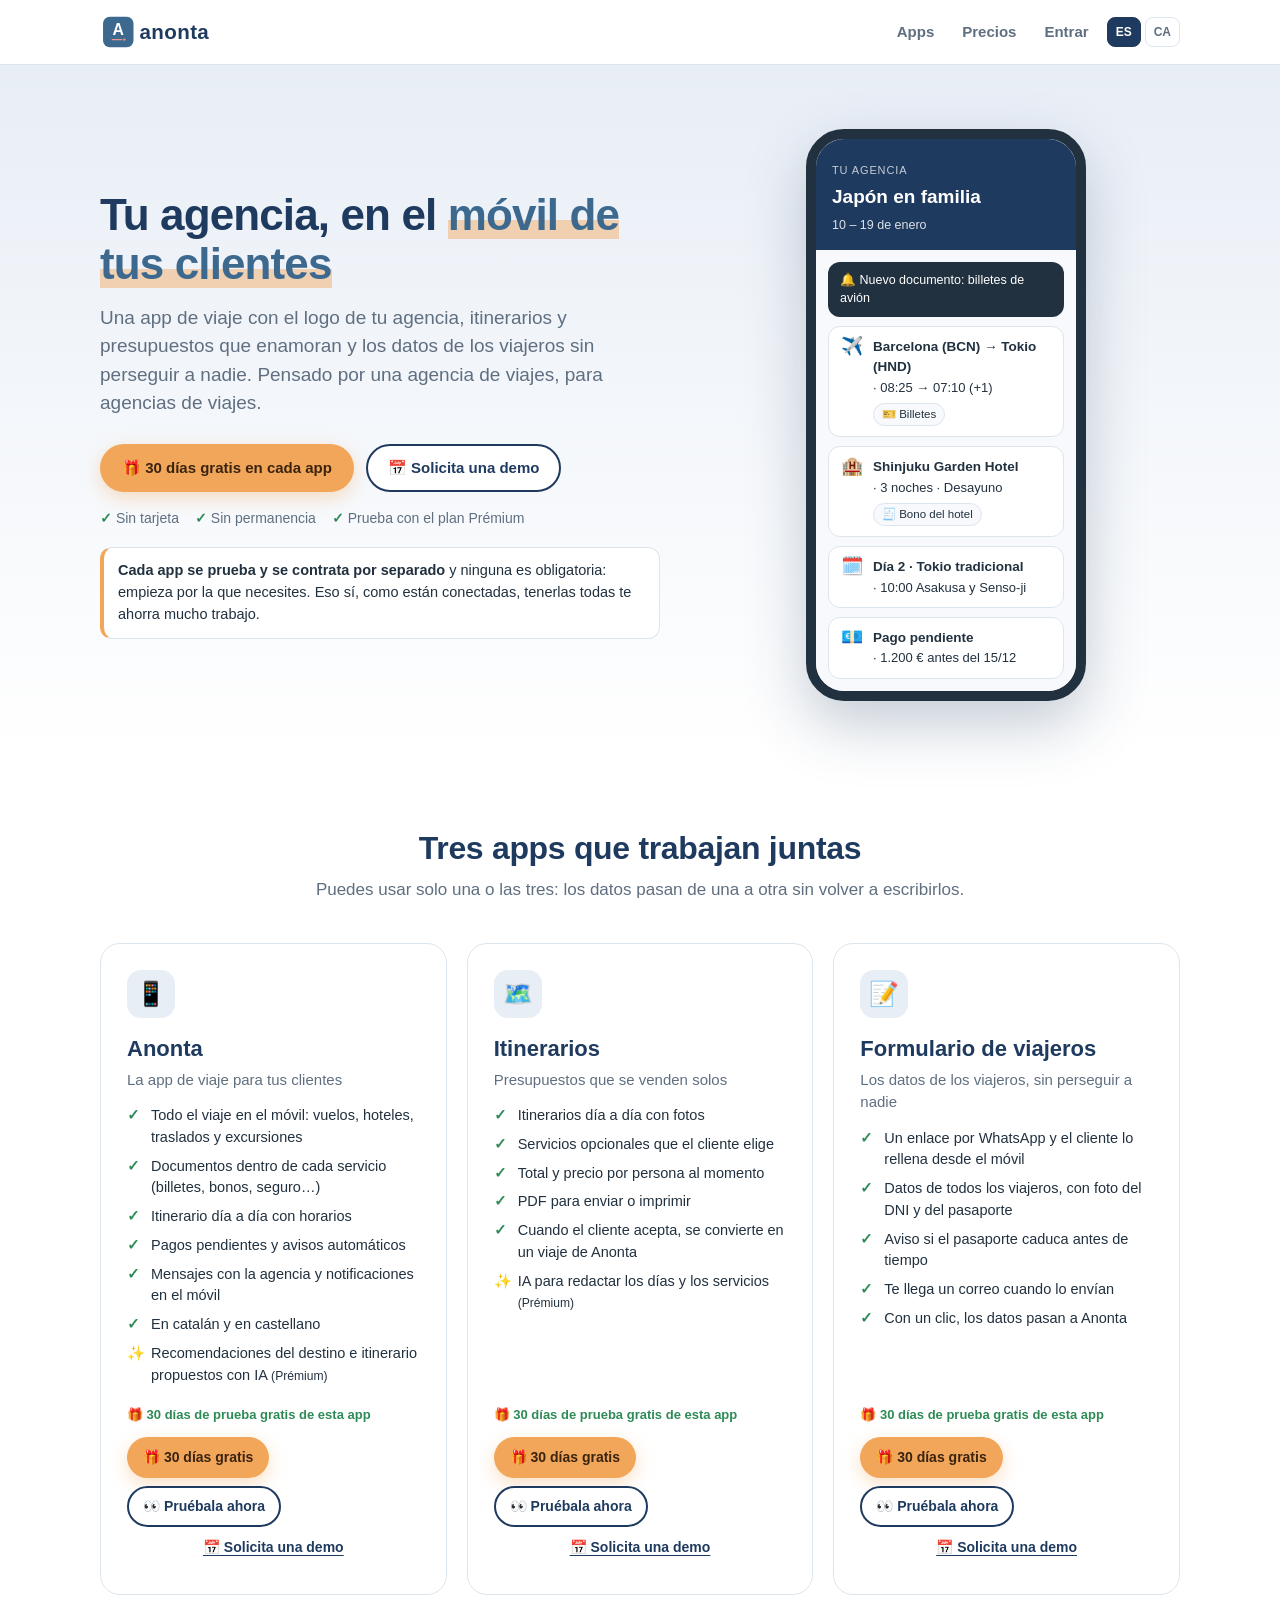
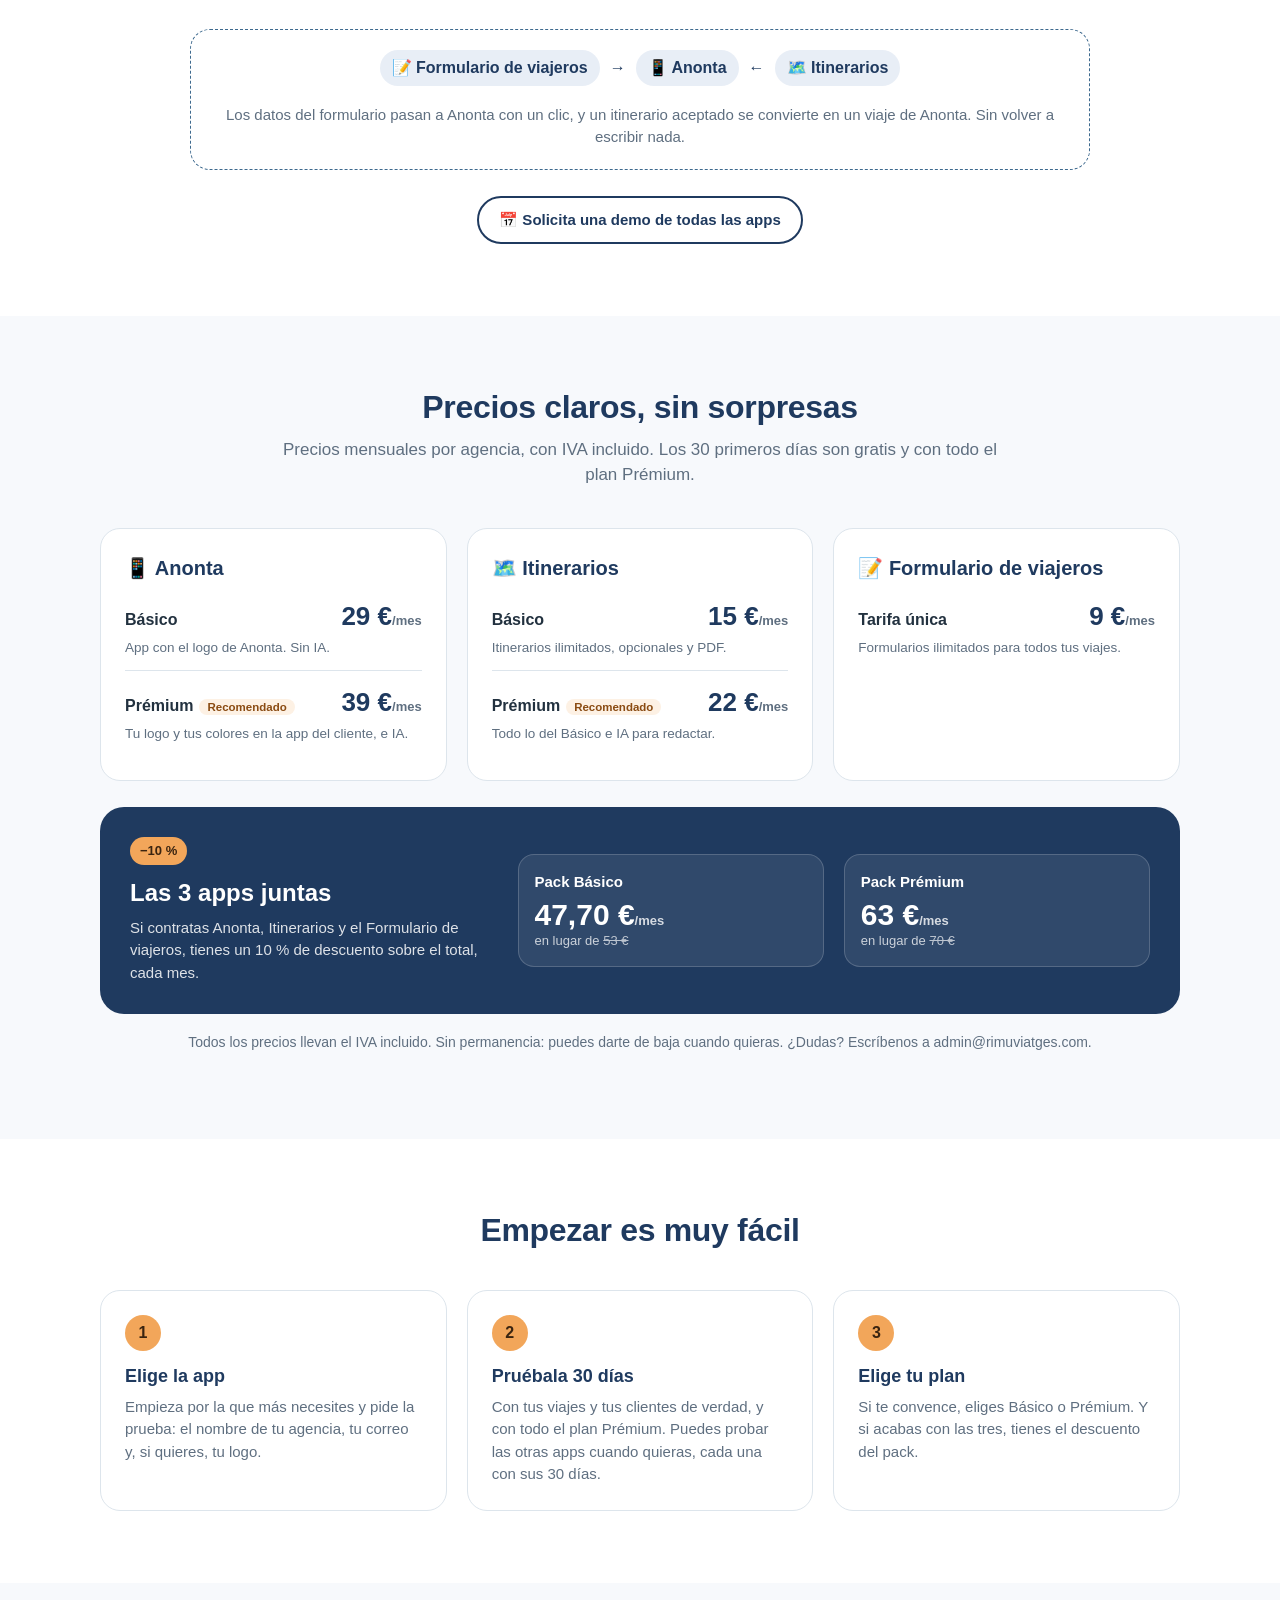
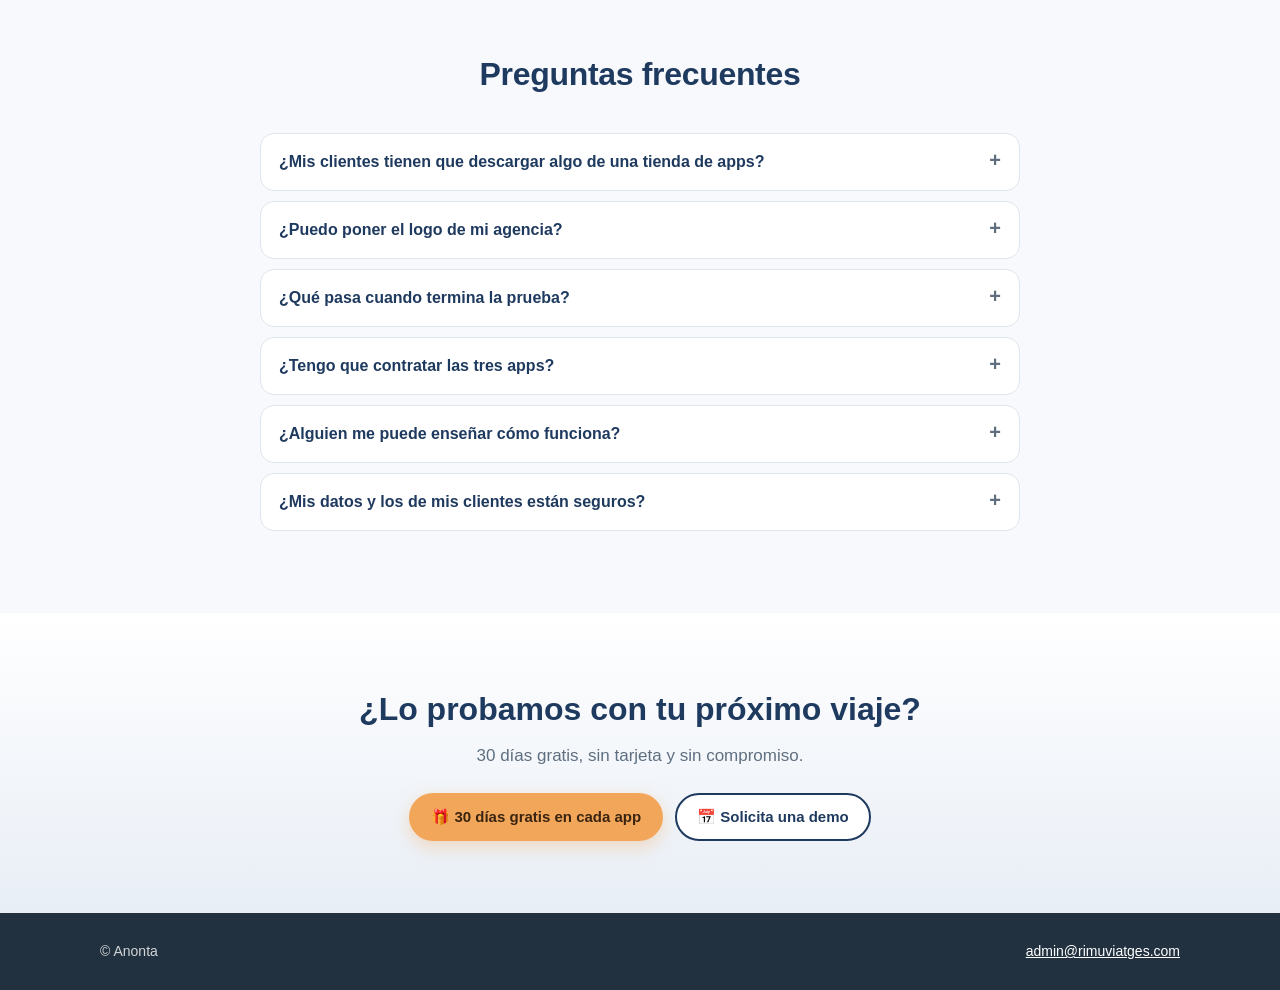
==== commit e5e0f23d: "anonta.es: treu la línia «projecte de Rimu Viatges» del peu Co-Authored-By: Claude Opus 5.5 <noreply" ====
--- a/index.html
+++ b/index.html
@@ -103,19 +103,6 @@
   .app .prova30{font-size:13px;color:#2E8B57;font-weight:700;margin:-6px 0 12px}
   .boto.terc{background:none;color:var(--blau);padding:8px 4px;font-size:14px;text-decoration:underline;text-underline-offset:3px}
   .demo-tot{text-align:center;margin-top:26px}
-  dialog{border:0;border-radius:20px;padding:0;width:min(520px,calc(100vw - 24px));max-height:calc(100vh - 24px);box-shadow:0 24px 60px rgba(0,0,0,.3)}
-  dialog::backdrop{background:rgba(20,30,45,.55)}
-  .dlg{padding:22px}
-  .dlg h3{margin:0 0 6px;color:var(--blau);font-size:22px}
-  .dlg p.sub{margin:0 0 16px;color:var(--gris);font-size:14.5px}
-  .dlg label.c{display:block;font-weight:600;font-size:14px;margin:12px 0 4px}
-  .dlg input[type=text],.dlg input[type=email],.dlg input[type=tel],.dlg select,.dlg textarea{width:100%;font:inherit;font-size:15px;border:1px solid var(--linia);border-radius:10px;padding:10px 12px;background:#fff}
-  .dlg .checks{display:flex;flex-wrap:wrap;gap:8px}
-  .dlg .checks label{display:flex;gap:6px;align-items:center;border:1px solid var(--linia);border-radius:999px;padding:6px 12px;font-size:14px;cursor:pointer}
-  .dlg .botons{display:flex;gap:10px;margin-top:18px;flex-wrap:wrap}
-  .dlg .err{color:#B3261E;font-size:14px;margin-top:10px}
-  .dlg .ok{background:#E9F6EE;color:#1E6B3E;border-radius:12px;padding:14px;font-size:15px}
-  .x-tanca{float:right;border:0;background:none;font-size:22px;cursor:pointer;color:var(--gris);line-height:1}
   .nota-preus{text-align:center;color:var(--gris);font-size:14px;margin-top:18px}
   /* Passos */
   .passos{display:grid;grid-template-columns:repeat(3,1fr);gap:20px;counter-reset:p}
@@ -160,7 +147,7 @@
     <nav>
       <a class="enllac amaga" href="#apps" data-t="navApps"></a>
       <a class="enllac amaga" href="#preus" data-t="navPreus"></a>
-      <a class="enllac" href="anonta/admin.html" data-t="entrar"></a>
+      <a class="enllac" href="anonta/admin.html" data-t="entrar" data-gc="entrar"></a>
       <div class="idiomes"><button type="button" data-l="es">ES</button><button type="button" data-l="ca">CA</button></div>
     </nav>
   </div>
@@ -172,7 +159,7 @@
       <h1 data-t="heroTitol" data-html></h1>
       <p class="sub" data-t="heroSub"></p>
       <div class="crides">
-        <a class="boto prim" href="#apps" data-t="provaGratis"></a>
+        <a class="boto prim" href="#apps" data-t="provaGratis" data-gc="prova-portada"></a>
         <button class="boto sec" type="button" data-demo="totes" data-t="demanaDemo"></button>
       </div>
       <div class="garanties"><span data-t="g1"></span><span data-t="g2"></span><span data-t="g3"></span></div>
@@ -234,8 +221,6 @@
     <div style="display:flex;gap:12px;justify-content:center;flex-wrap:wrap"><a class="boto prim" href="#apps" data-t="provaGratis"></a><button class="boto sec" type="button" data-demo="totes" data-t="demanaDemo"></button></div>
   </div>
 </section>
-
-<dialog id="dlgDemo"><div class="dlg" id="dlgCos"></div></dialog>
 
 <footer>
   <div class="amp">
@@ -300,7 +285,7 @@
         ["¿Mis datos y los de mis clientes están seguros?", "Cada agencia solo ve sus viajes y cada cliente solo ve los suyos. Los documentos se abren con enlaces temporales y privados."]
       ],
       finalTitol: "¿Lo probamos con tu próximo viaje?", finalSub: "30 días gratis, sin tarjeta y sin compromiso.",
-      peu: "Anonta es un proyecto de <b>Rimu Viatges</b>, agencia de viajes de Ripoll."
+      peu: "© Anonta"
     },
     ca: {
       navApps: "Apps", navPreus: "Preus", entrar: "Entrar",
@@ -347,7 +332,7 @@
         ["Les meves dades i les dels meus clients estan segures?", "Cada agència només veu els seus viatges i cada client només veu els seus. Els documents s'obren amb enllaços temporals i privats."]
       ],
       finalTitol: "Ho provem amb el teu pròxim viatge?", finalSub: "30 dies gratis, sense targeta i sense compromís.",
-      peu: "Anonta és un projecte de <b>Rimu Viatges</b>, agència de viatges de Ripoll."
+      peu: "© Anonta"
     }
   };
   const esc = s => String(s).replace(/[&<>"]/g, c => ({ "&": "&amp;", "<": "&lt;", ">": "&gt;", '"': "&quot;" }[c]));
@@ -367,7 +352,7 @@
       <div class="app"><div class="ico">${a.ico}</div><h3>${esc(a.n)}</h3><p class="lema">${esc(a.l)}</p>
         <ul>${a.f.map(x => `<li>${esc(x)}</li>`).join("")}${a.ia.map(x => `<li class="ia">${esc(x)} <small>(${esc(t.premium)})</small></li>`).join("")}</ul>
         <p class="prova30">${esc(t.prova30)}</p>
-        <div class="accions"><a class="boto prim petit" href="${a.prova}">🎁 ${esc(t.provar)}</a><a class="boto sec petit" href="${a.demo}">👀 ${esc(t.ver)}</a></div>
+        <div class="accions"><a class="boto prim petit" href="${a.prova}" data-gc="prova-${a.id}">🎁 ${esc(t.provar)}</a><a class="boto sec petit" href="${a.demo}" data-gc="demo-propia-${a.id}">👀 ${esc(t.ver)}</a></div>
         <button class="boto terc" type="button" data-demo="${a.id}">${esc(t.demoApp)}</button></div>`).join("");
 
     const pla = (nom, imp, det, prem) => `<div class="pla${prem ? " prem" : ""}"><div class="nom"><span>${esc(nom)}${prem ? `<span class="et">${esc(t.recomanat)}</span>` : ""}</span>
@@ -384,75 +369,20 @@
     document.title = LANG === "ca" ? "Anonta · Apps per a agències de viatges" : "Anonta · Apps para agencias de viajes";
   }
   // ---- Sol·licitud de demo (presentació) ----
-  // Quan tinguem el calendari (Calendly, Google Calendar…), posa'n l'enllaç aquí i sortirà el botó per reservar dia i hora.
-  const CALENDARI = "";
-  const CORREU_DEMOS = "admin@rimuviatges.com";
-  const DL = {
-    es: { titol: "Solicita una demo", sub: "Te enseñamos la app por videollamada, con calma y resolviendo tus dudas. Rellena esto y te contactamos para cerrar el día.",
-      cal: "📅 Elegir día y hora en el calendario", oForm: "O déjanos tus datos y te llamamos:",
-      nom: "Tu nombre", ag: "Agencia", correu: "Correo", tel: "Teléfono (opcional)", apps: "¿Qué quieres ver?", totes: "Todas",
-      quan: "¿Cuándo te va mejor?", qI: "Me da igual", qM: "Por la mañana", qT: "Por la tarde", com: "Comentarios (opcional)",
-      envia: "Enviar solicitud", cancel: "Cancelar", falta: "Falta tu nombre, la agencia o un correo válido.", triaApp: "Elige al menos una app.",
-      ok: "✅ ¡Gracias! Hemos recibido tu solicitud. Te escribiremos en breve para acordar el día y la hora.", err: "No se ha podido enviar. Escríbenos a admin@rimuviatges.com.", enviant: "Enviando…", tanca: "Cerrar" },
-    ca: { titol: "Sol·licita una demo", sub: "T'ensenyem l'app per videotrucada, amb calma i resolent els teus dubtes. Omple això i et contactem per tancar el dia.",
-      cal: "📅 Triar dia i hora al calendari", oForm: "O deixa'ns les teves dades i et truquem:",
-      nom: "El teu nom", ag: "Agència", correu: "Correu", tel: "Telèfon (opcional)", apps: "Què vols veure?", totes: "Totes",
-      quan: "Quan et va millor?", qI: "M'és igual", qM: "Al matí", qT: "A la tarda", com: "Comentaris (opcional)",
-      envia: "Enviar la sol·licitud", cancel: "Cancel·la", falta: "Falta el teu nom, l'agència o un correu vàlid.", triaApp: "Tria com a mínim una app.",
-      ok: "✅ Gràcies! Hem rebut la teva sol·licitud. T'escriurem aviat per acordar el dia i l'hora.", err: "No s'ha pogut enviar. Escriu-nos a admin@rimuviatges.com.", enviant: "Enviant…", tanca: "Tanca" }
-  };
-  function obreDemo(quina){
-    const t = T[LANG], d = DL[LANG], dlg = document.getElementById("dlgDemo"), cos = document.getElementById("dlgCos");
-    const apps = [["anonta", "📱 Anonta"], ["itineraris", "🗺️ " + t.a2], ["formularis", "📝 " + t.a3]];
-    const marcada = id => quina === "totes" || quina === id;
-    cos.innerHTML = `<button class="x-tanca" type="button" data-tanca aria-label="${esc(d.tanca)}">×</button>
-      <h3>${esc(d.titol)}</h3><p class="sub">${esc(d.sub)}</p>
-      ${CALENDARI ? `<a class="boto prim" href="${esc(CALENDARI)}" target="_blank" rel="noopener" style="width:100%">${esc(d.cal)}</a><p class="sub" style="margin:16px 0 0">${esc(d.oForm)}</p>` : ""}
-      <form id="fDemo" novalidate>
-        <label class="c">${esc(d.apps)}</label>
-        <div class="checks">${apps.map(([id, n]) => `<label><input type="checkbox" name="app" value="${id}"${marcada(id) ? " checked" : ""}> ${esc(n)}</label>`).join("")}</div>
-        <label class="c" for="dNom">${esc(d.nom)}</label><input type="text" id="dNom" autocomplete="name">
-        <label class="c" for="dAg">${esc(d.ag)}</label><input type="text" id="dAg" autocomplete="organization">
-        <label class="c" for="dCorreu">${esc(d.correu)}</label><input type="email" id="dCorreu" autocomplete="email">
-        <label class="c" for="dTel">${esc(d.tel)}</label><input type="tel" id="dTel" autocomplete="tel">
-        <label class="c" for="dQuan">${esc(d.quan)}</label><select id="dQuan"><option>${esc(d.qI)}</option><option>${esc(d.qM)}</option><option>${esc(d.qT)}</option></select>
-        <label class="c" for="dCom">${esc(d.com)}</label><textarea id="dCom" rows="3"></textarea>
-        <div class="err" id="dErr" hidden></div>
-        <div class="botons"><button class="boto prim" type="submit" id="dEnvia">${esc(d.envia)}</button><button class="boto sec" type="button" data-tanca>${esc(d.cancel)}</button></div>
-      </form>`;
-    cos.querySelectorAll("[data-tanca]").forEach(b => b.onclick = () => dlg.close());
-    const f = cos.querySelector("#fDemo"), err = cos.querySelector("#dErr");
-    f.onsubmit = async ev => {
-      ev.preventDefault();
-      const triades = [...f.querySelectorAll("[name=app]:checked")].map(x => apps.find(a => a[0] === x.value)[1].replace(/^\S+\s/, ""));
-      const nom = cos.querySelector("#dNom").value.trim(), ag = cos.querySelector("#dAg").value.trim(), correu = cos.querySelector("#dCorreu").value.trim();
-      const mal = m => { err.textContent = m; err.hidden = false; };
-      if(!triades.length) return mal(d.triaApp);
-      if(!nom || !ag || !/^[^@\s]+@[^@\s]+\.[^@\s]+$/.test(correu)) return mal(d.falta);
-      err.hidden = true;
-      const b = cos.querySelector("#dEnvia"); b.disabled = true; b.textContent = d.enviant;
-      try{
-        const r = await fetch("https://formsubmit.co/ajax/" + CORREU_DEMOS, {
-          method: "POST", headers: { "Content-Type": "application/json", "Accept": "application/json" },
-          body: JSON.stringify({ _subject: "Sol·licitud de demo d'Anonta: " + ag, _template: "table", _captcha: "false", _replyto: correu,
-            "Agència": ag, "Nom": nom, "Correu": correu, "Telèfon": cos.querySelector("#dTel").value.trim(), "Apps": triades.join(", "),
-            "Quan li va millor": cos.querySelector("#dQuan").value, "Comentaris": cos.querySelector("#dCom").value.trim(), "Idioma": LANG === "ca" ? "Català" : "Castellà" })
-        });
-        if(!r.ok) throw new Error(r.status);
-        cos.innerHTML = `<button class="x-tanca" type="button" aria-label="${esc(d.tanca)}">×</button><h3>${esc(d.titol)}</h3><div class="ok">${esc(d.ok)}</div>
-          <div class="botons"><button class="boto sec" type="button">${esc(d.tanca)}</button></div>`;
-        cos.querySelectorAll("button").forEach(x => x.onclick = () => dlg.close());
-      }catch(e){ b.disabled = false; b.textContent = d.envia; mal(d.err); }
-    };
-    if(!dlg.open) dlg.showModal();
-  }
-  document.addEventListener("click", e => { const b = e.target.closest("[data-demo]"); if(b){ e.preventDefault(); obreDemo(b.dataset.demo); } });
-  document.getElementById("dlgDemo").addEventListener("click", e => { if(e.target.id === "dlgDemo") e.target.close(); });
-  if(location.hash === "#demo") setTimeout(() => obreDemo("totes"), 300);
+  // Enllaç del calendari (Calendly) on les agències reserven la demo
+  const CALENDARI = "https://calendly.com/rimuviatges/demo-anonta";
+  // Els botons «Sol·licita una demo» obren el calendari per reservar dia i hora
+  document.addEventListener("click", e => { const b = e.target.closest("[data-demo]"); if(b){ e.preventDefault(); compta("demo-calendly-" + b.dataset.demo); window.open(CALENDARI, "_blank", "noopener"); } });
+
+  // ---- Estadístiques (GoatCounter, sense galetes): també es compten els clics als botons importants ----
+  function compta(nom){ try{ if(window.goatcounter && window.goatcounter.count) window.goatcounter.count({ path: "clic-" + nom, title: nom, event: true }); }catch(e){} }
+  document.addEventListener("click", e => { const b = e.target.closest("[data-gc]"); if(b) compta(b.dataset.gc); });
+  if(location.hash === "#demo") location.href = CALENDARI;
 
   document.querySelectorAll(".idiomes button").forEach(b => b.onclick = () => { LANG = b.dataset.l; try{ localStorage.setItem("anonta_web_idioma", LANG); }catch(e){} pinta(); });
   pinta();
 })();
 </script>
+<script data-goatcounter="https://anonta.goatcounter.com/count" async src="https://gc.zgo.at/count.js"></script>
 </body>
 </html>
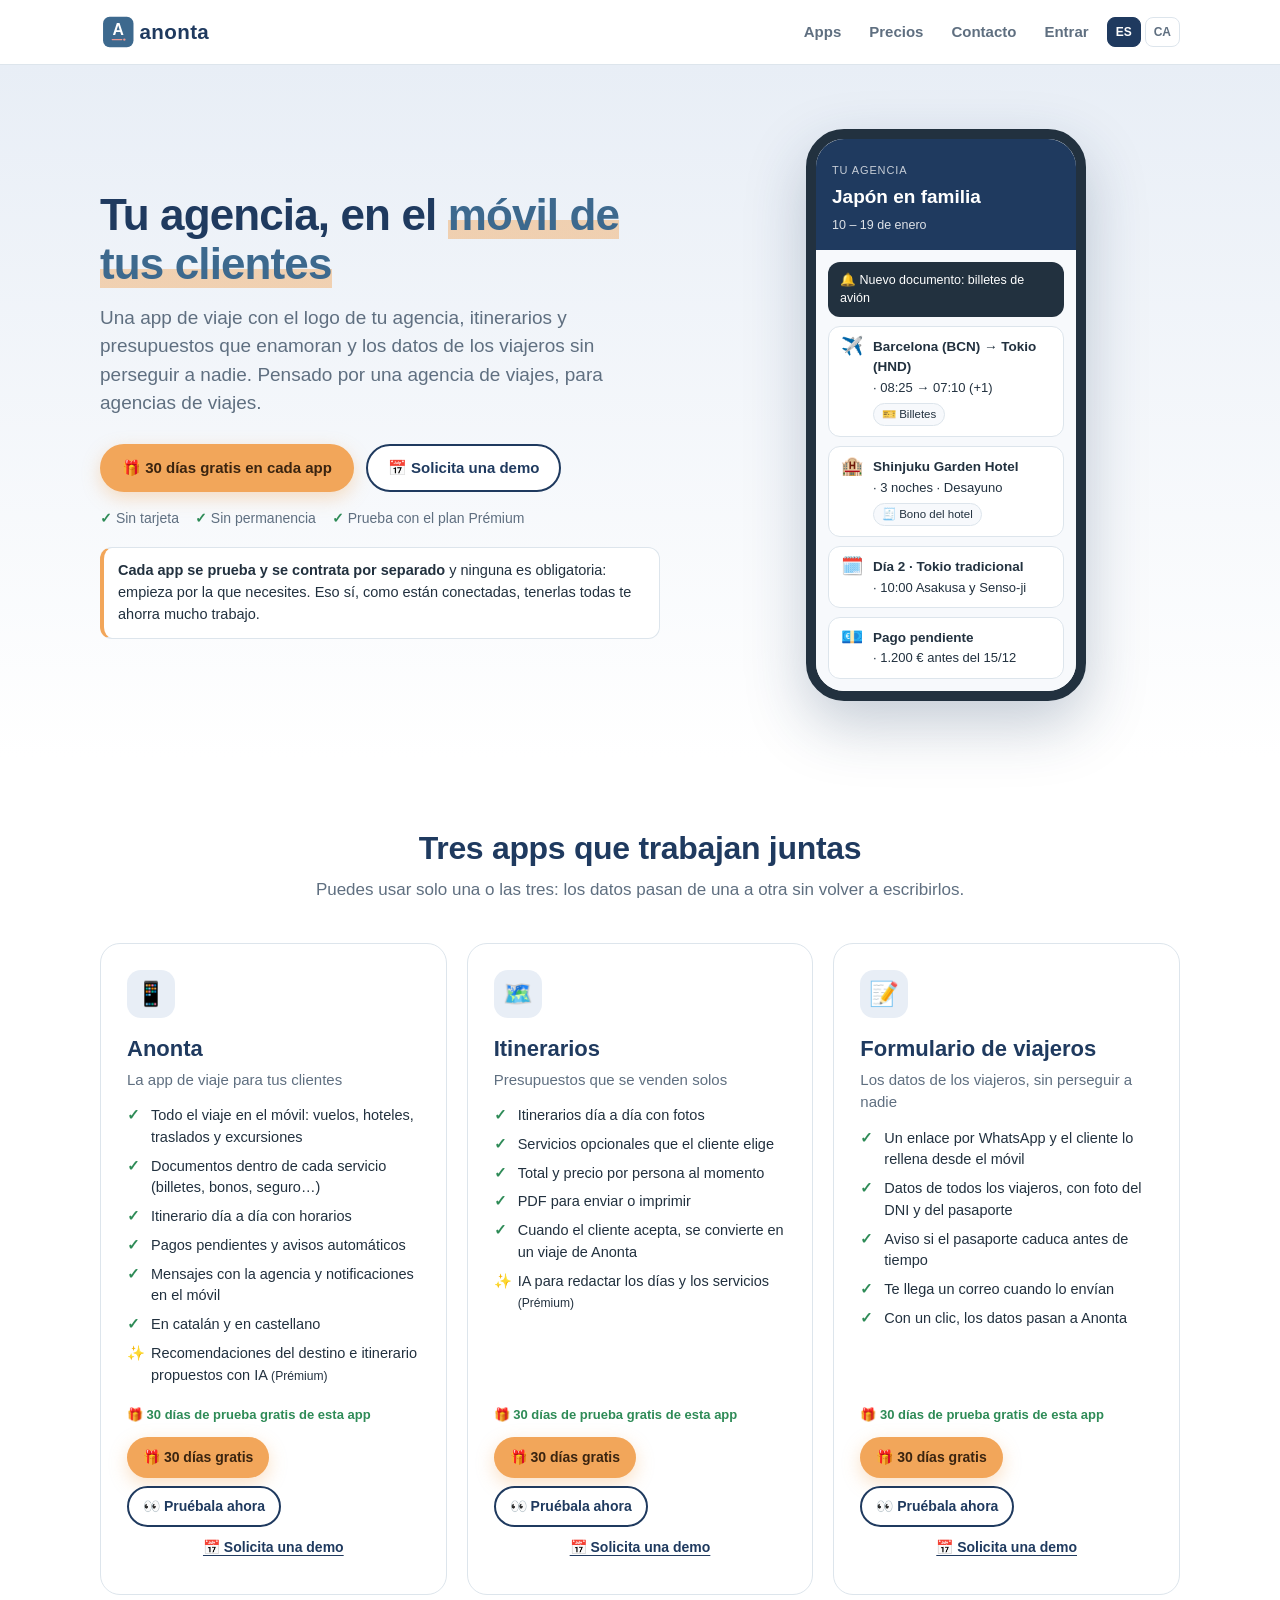
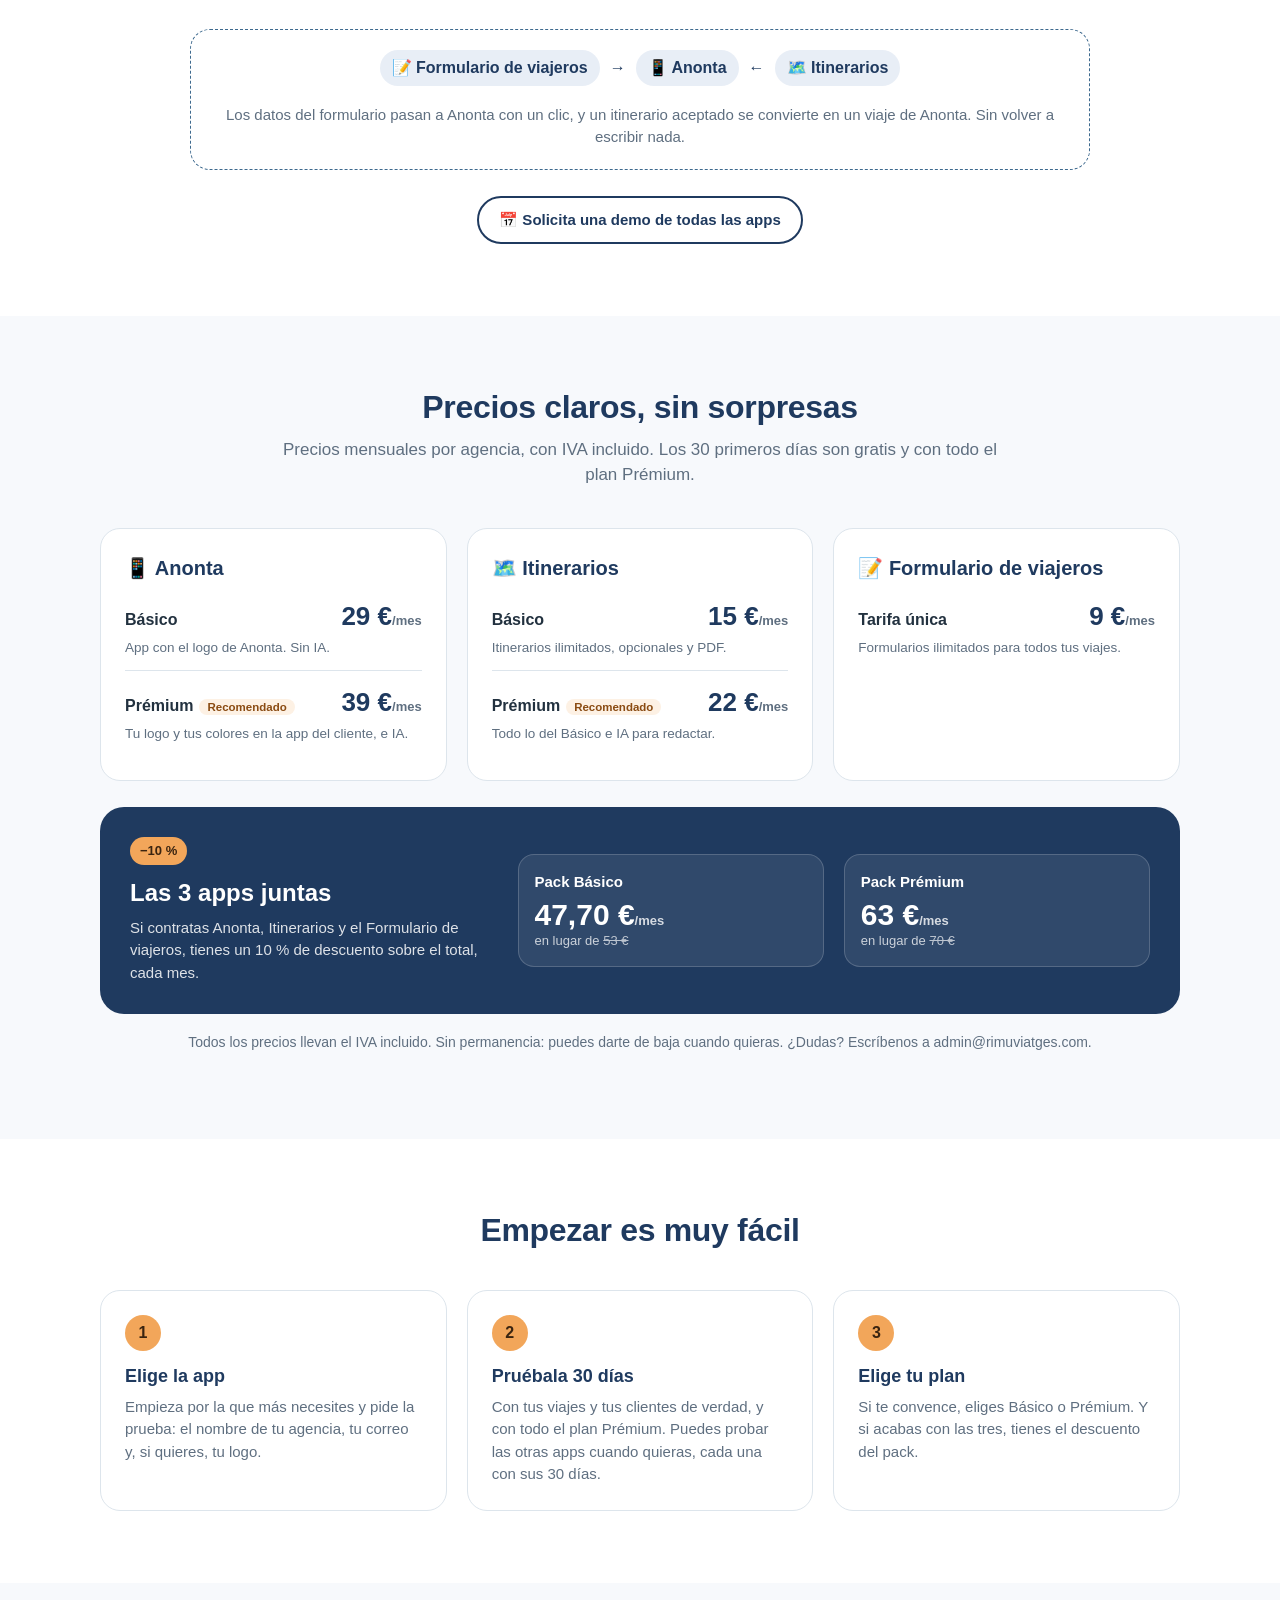
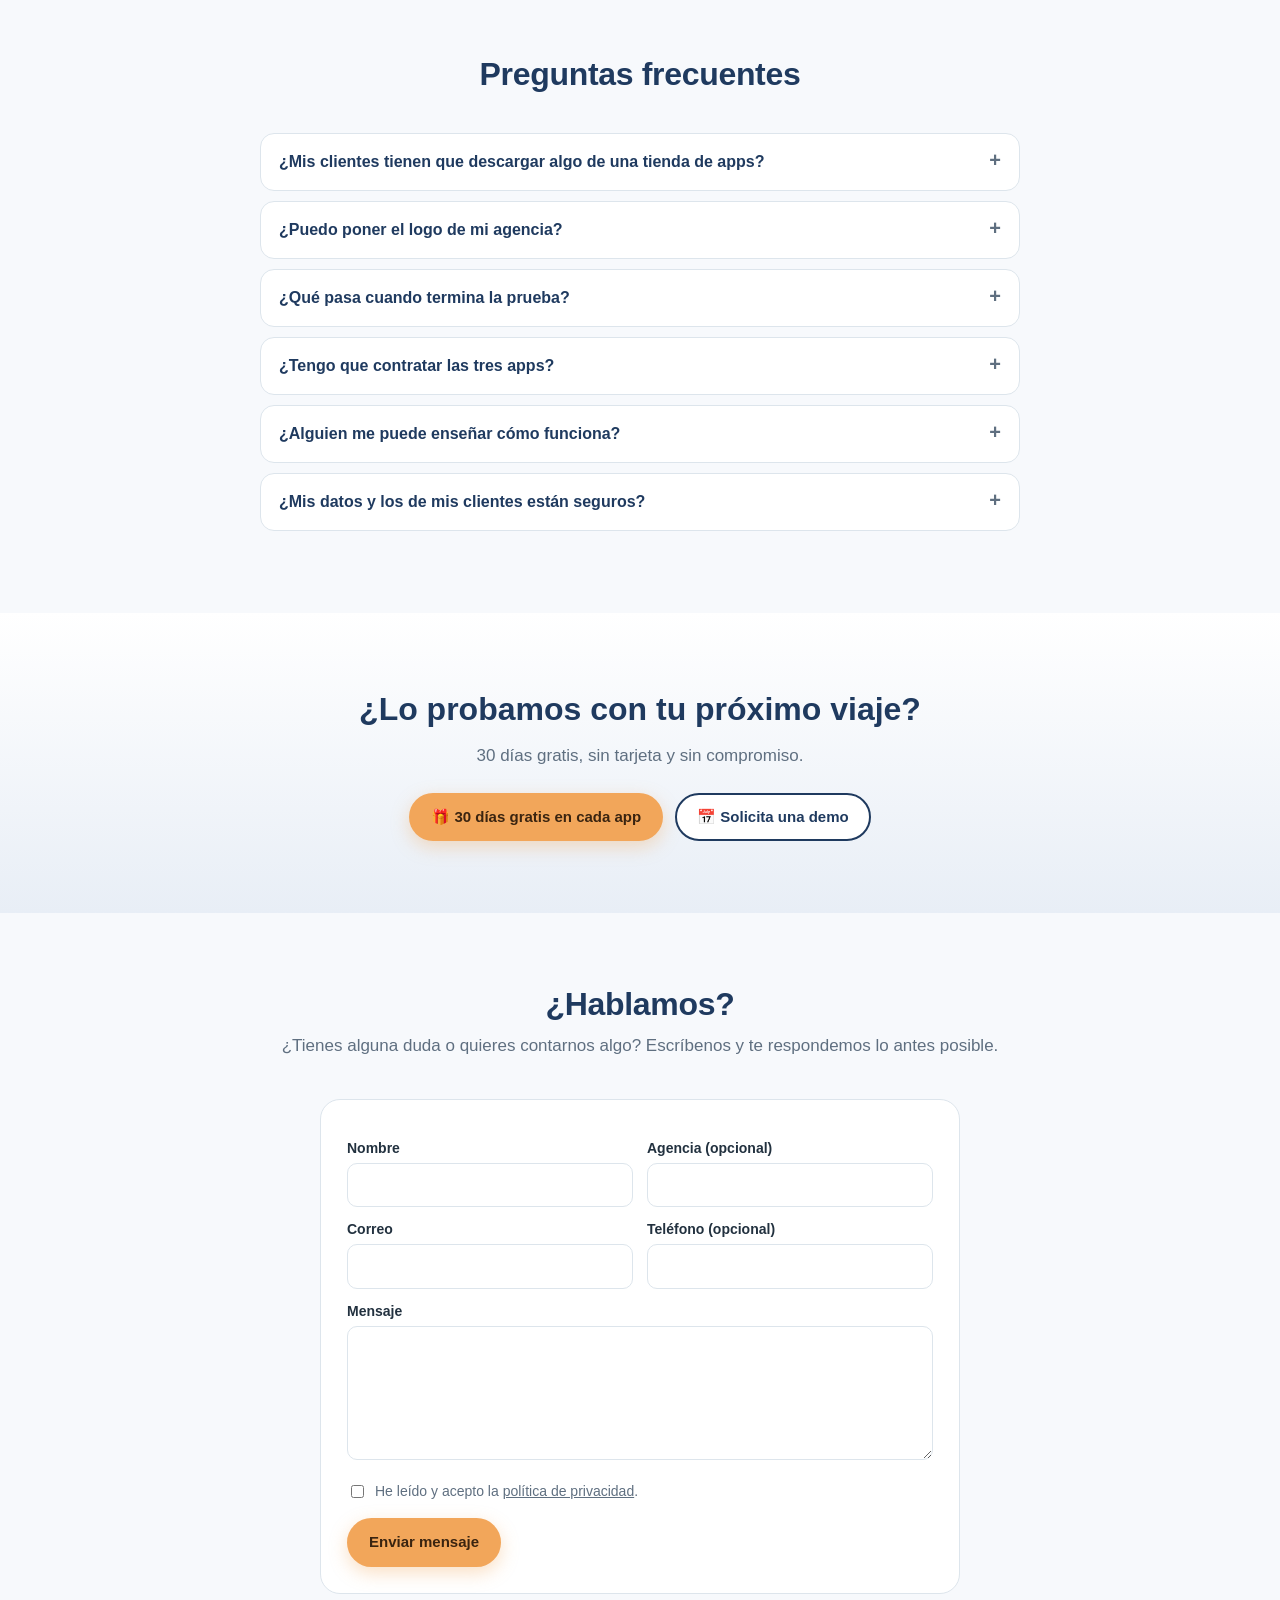
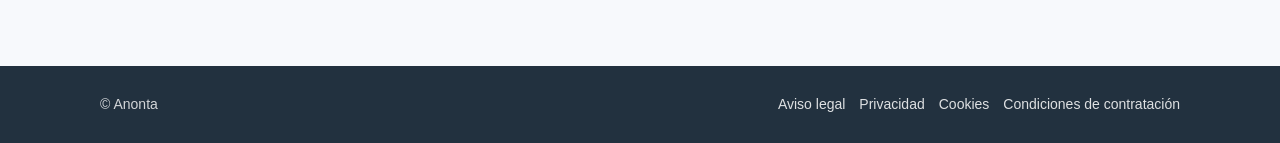
==== commit a761b65b: "anonta.es: formulari de contacte i enllaços legals al peu Co-Authored-By: Claude Opus 5.5 <noreply@a" ====
--- a/index.html
+++ b/index.html
@@ -121,6 +121,18 @@
   .final{text-align:center;padding:72px 0;background:linear-gradient(180deg,#fff,var(--blau-clar))}
   .final h2{font-size:32px;color:var(--blau);margin:0 0 10px}
   .final p{color:var(--gris);margin:0 0 24px;font-size:17px}
+  .contacte{max-width:640px;margin:0 auto;background:#fff;border:1px solid var(--linia);border-radius:20px;padding:26px}
+  .contacte label.c{display:block;font-weight:600;font-size:14px;margin:12px 0 4px}
+  .contacte input[type=text],.contacte input[type=email],.contacte input[type=tel],.contacte textarea{width:100%;font:inherit;font-size:15px;border:1px solid var(--linia);border-radius:10px;padding:10px 12px;background:#fff}
+  .contacte .dos{display:grid;grid-template-columns:1fr 1fr;gap:0 14px}
+  .contacte .acc{display:flex;gap:8px;align-items:flex-start;font-size:14px;margin-top:14px;color:var(--gris)}
+  .contacte .acc input{margin-top:4px}
+  .contacte .err{color:#B3261E;font-size:14px;margin-top:10px}
+  .contacte .ok{background:#E9F6EE;color:#1E6B3E;border-radius:12px;padding:14px;font-size:15px}
+  footer .legal{display:flex;gap:14px;flex-wrap:wrap}
+  footer .legal a{color:rgba(255,255,255,.85);text-decoration:none}
+  footer .legal a:hover{text-decoration:underline}
+  @media (max-width:560px){ .contacte .dos{grid-template-columns:1fr} }
   footer{background:#22313F;color:rgba(255,255,255,.8);font-size:14px;padding:28px 0}
   footer .amp{display:flex;justify-content:space-between;gap:16px;flex-wrap:wrap}
   footer a{color:#fff}
@@ -147,6 +159,7 @@
     <nav>
       <a class="enllac amaga" href="#apps" data-t="navApps"></a>
       <a class="enllac amaga" href="#preus" data-t="navPreus"></a>
+      <a class="enllac amaga" href="#contacte" data-t="navContacte"></a>
       <a class="enllac" href="anonta/admin.html" data-t="entrar" data-gc="entrar"></a>
       <div class="idiomes"><button type="button" data-l="es">ES</button><button type="button" data-l="ca">CA</button></div>
     </nav>
@@ -222,10 +235,28 @@
   </div>
 </section>
 
+<section class="blo gris" id="contacte">
+  <div class="amp">
+    <div class="titol-sec"><h2 data-t="contTitol"></h2><p data-t="contSub"></p></div>
+    <form class="contacte" id="fContacte" novalidate>
+      <div class="dos">
+        <div><label class="c" for="cNom" data-t="cNom"></label><input type="text" id="cNom" autocomplete="name" maxlength="120"></div>
+        <div><label class="c" for="cAg" data-t="cAg"></label><input type="text" id="cAg" autocomplete="organization" maxlength="160"></div>
+        <div><label class="c" for="cCorreu" data-t="cCorreu"></label><input type="email" id="cCorreu" autocomplete="email" maxlength="200"></div>
+        <div><label class="c" for="cTel" data-t="cTel"></label><input type="tel" id="cTel" autocomplete="tel" maxlength="40"></div>
+      </div>
+      <label class="c" for="cMiss" data-t="cMiss"></label><textarea id="cMiss" rows="5" maxlength="4000"></textarea>
+      <label class="acc"><input type="checkbox" id="cAcc"> <span data-t="cAcc" data-html></span></label>
+      <div class="err" id="cErr" hidden></div>
+      <div style="margin-top:16px"><button class="boto prim" type="submit" id="cEnvia" data-t="cEnvia"></button></div>
+    </form>
+  </div>
+</section>
+
 <footer>
   <div class="amp">
     <div data-t="peu" data-html></div>
-    <div><a href="mailto:admin@rimuviatges.com">admin@rimuviatges.com</a></div>
+    <div class="legal"><a href="legal.html#aviso-legal" data-t="lAvis"></a><a href="legal.html#privacidad" data-t="lPriv"></a><a href="legal.html#cookies" data-t="lCookies"></a><a href="legal.html#condiciones" data-t="lCond"></a></div>
   </div>
 </footer>
 
@@ -285,7 +316,13 @@
         ["¿Mis datos y los de mis clientes están seguros?", "Cada agencia solo ve sus viajes y cada cliente solo ve los suyos. Los documentos se abren con enlaces temporales y privados."]
       ],
       finalTitol: "¿Lo probamos con tu próximo viaje?", finalSub: "30 días gratis, sin tarjeta y sin compromiso.",
-      peu: "© Anonta"
+      peu: "© Anonta",
+      navContacte: "Contacto", contTitol: "¿Hablamos?", contSub: "¿Tienes alguna duda o quieres contarnos algo? Escríbenos y te respondemos lo antes posible.",
+      cNom: "Nombre", cAg: "Agencia (opcional)", cCorreu: "Correo", cTel: "Teléfono (opcional)", cMiss: "Mensaje",
+      cAcc: "He leído y acepto la <a href=\"legal.html#privacidad\" target=\"_blank\">política de privacidad</a>.", cEnvia: "Enviar mensaje",
+      cFalta: "Falta tu nombre, un correo válido o el mensaje.", cFaltaAcc: "Para enviar el mensaje, acepta la política de privacidad.",
+      cOk: "✅ ¡Gracias! Hemos recibido tu mensaje y te responderemos pronto.", cErr: "No se ha podido enviar. Escríbenos a admin@rimuviatges.com.", cEnviant: "Enviando…",
+      lAvis: "Aviso legal", lPriv: "Privacidad", lCookies: "Cookies", lCond: "Condiciones de contratación"
     },
     ca: {
       navApps: "Apps", navPreus: "Preus", entrar: "Entrar",
@@ -332,7 +369,13 @@
         ["Les meves dades i les dels meus clients estan segures?", "Cada agència només veu els seus viatges i cada client només veu els seus. Els documents s'obren amb enllaços temporals i privats."]
       ],
       finalTitol: "Ho provem amb el teu pròxim viatge?", finalSub: "30 dies gratis, sense targeta i sense compromís.",
-      peu: "© Anonta"
+      peu: "© Anonta",
+      navContacte: "Contacte", contTitol: "En parlem?", contSub: "Tens algun dubte o ens vols explicar alguna cosa? Escriu-nos i et respondrem com més aviat millor.",
+      cNom: "Nom", cAg: "Agència (opcional)", cCorreu: "Correu", cTel: "Telèfon (opcional)", cMiss: "Missatge",
+      cAcc: "He llegit i accepto la <a href=\"legal.html#privacidad\" target=\"_blank\">política de privacitat</a>.", cEnvia: "Enviar el missatge",
+      cFalta: "Falta el teu nom, un correu vàlid o el missatge.", cFaltaAcc: "Per enviar el missatge, accepta la política de privacitat.",
+      cOk: "✅ Gràcies! Hem rebut el teu missatge i et respondrem aviat.", cErr: "No s'ha pogut enviar. Escriu-nos a admin@rimuviatges.com.", cEnviant: "Enviant…",
+      lAvis: "Avís legal", lPriv: "Privacitat", lCookies: "Galetes", lCond: "Condicions de contractació"
     }
   };
   const esc = s => String(s).replace(/[&<>"]/g, c => ({ "&": "&amp;", "<": "&lt;", ">": "&gt;", '"': "&quot;" }[c]));
@@ -379,6 +422,34 @@
   document.addEventListener("click", e => { const b = e.target.closest("[data-gc]"); if(b) compta(b.dataset.gc); });
   if(location.hash === "#demo") location.href = CALENDARI;
 
+  // ---- Formulari de contacte: es desa a la base de dades (es veu al panell) i arriba per correu ----
+  document.getElementById("fContacte").addEventListener("submit", async ev => {
+    ev.preventDefault();
+    const t = T[LANG], v = id => document.getElementById(id).value.trim(), err = document.getElementById("cErr");
+    const d = { nom: v("cNom"), agencia: v("cAg") || null, email: v("cCorreu"), telefon: v("cTel") || null, missatge: v("cMiss"), idioma: LANG };
+    const mal = m => { err.textContent = m; err.hidden = false; };
+    if(!d.nom || !d.missatge || !/^[^@\s]+@[^@\s]+\.[^@\s]+$/.test(d.email)) return mal(t.cFalta);
+    if(!document.getElementById("cAcc").checked) return mal(t.cFaltaAcc);
+    err.hidden = true;
+    const b = document.getElementById("cEnvia"); b.disabled = true; b.textContent = t.cEnviant;
+    let ok = false;
+    try{
+      const r = await fetch(RIMU.SUPABASE_URL + "/rest/v1/web_contactes", { method: "POST",
+        headers: { apikey: RIMU.SUPABASE_KEY, "Content-Type": "application/json", Prefer: "return=minimal" }, body: JSON.stringify(d) });
+      ok = r.ok;
+    }catch(e){}
+    try{
+      const r = await fetch("https://formsubmit.co/ajax/admin@rimuviatges.com", { method: "POST",
+        headers: { "Content-Type": "application/json", Accept: "application/json" },
+        body: JSON.stringify({ _subject: "Missatge des d'anonta.es: " + (d.agencia || d.nom), _template: "table", _captcha: "false", _replyto: d.email,
+          "Nom": d.nom, "Agència": d.agencia || "", "Correu": d.email, "Telèfon": d.telefon || "", "Missatge": d.missatge }) });
+      ok = ok || r.ok;
+    }catch(e){}
+    if(!ok){ b.disabled = false; b.textContent = t.cEnvia; return mal(t.cErr); }
+    compta("contacte");
+    document.getElementById("fContacte").innerHTML = `<div class="ok">${esc(t.cOk)}</div>`;
+  });
+
   document.querySelectorAll(".idiomes button").forEach(b => b.onclick = () => { LANG = b.dataset.l; try{ localStorage.setItem("anonta_web_idioma", LANG); }catch(e){} pinta(); });
   pinta();
 })();
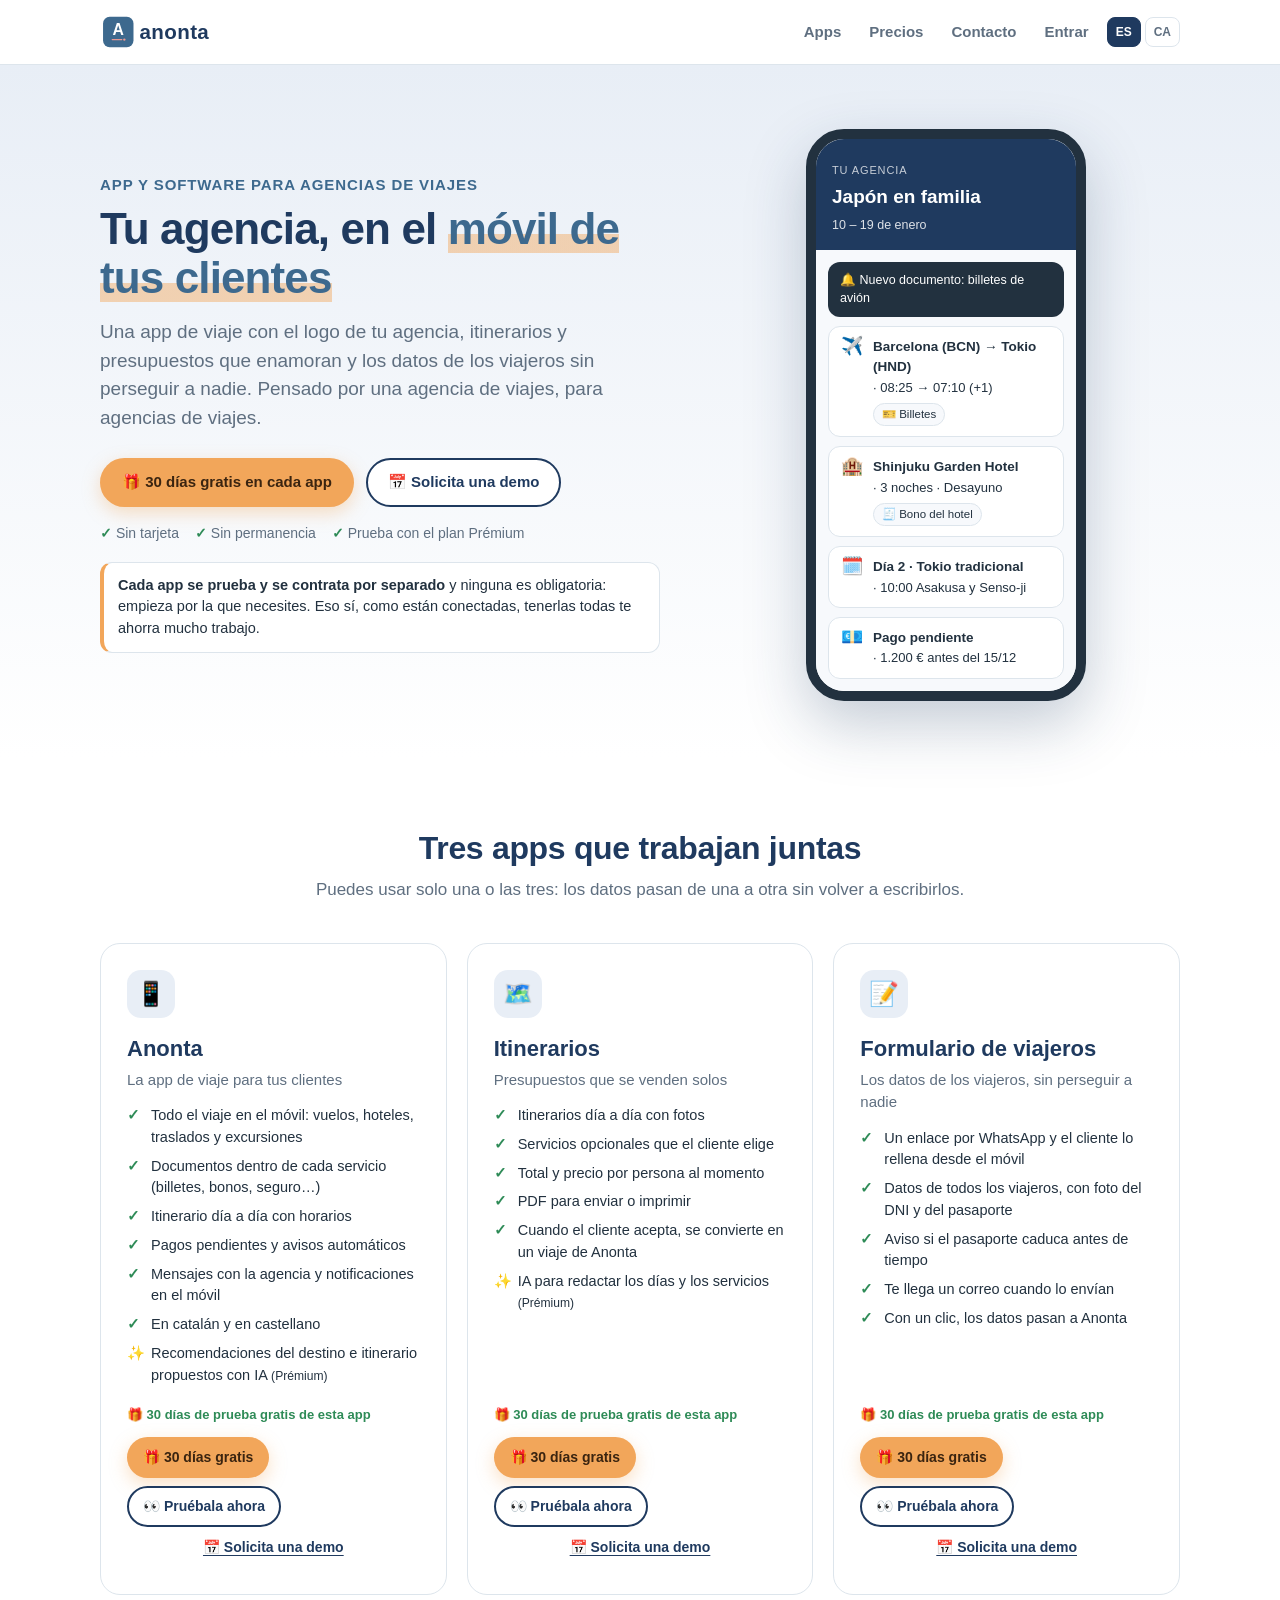
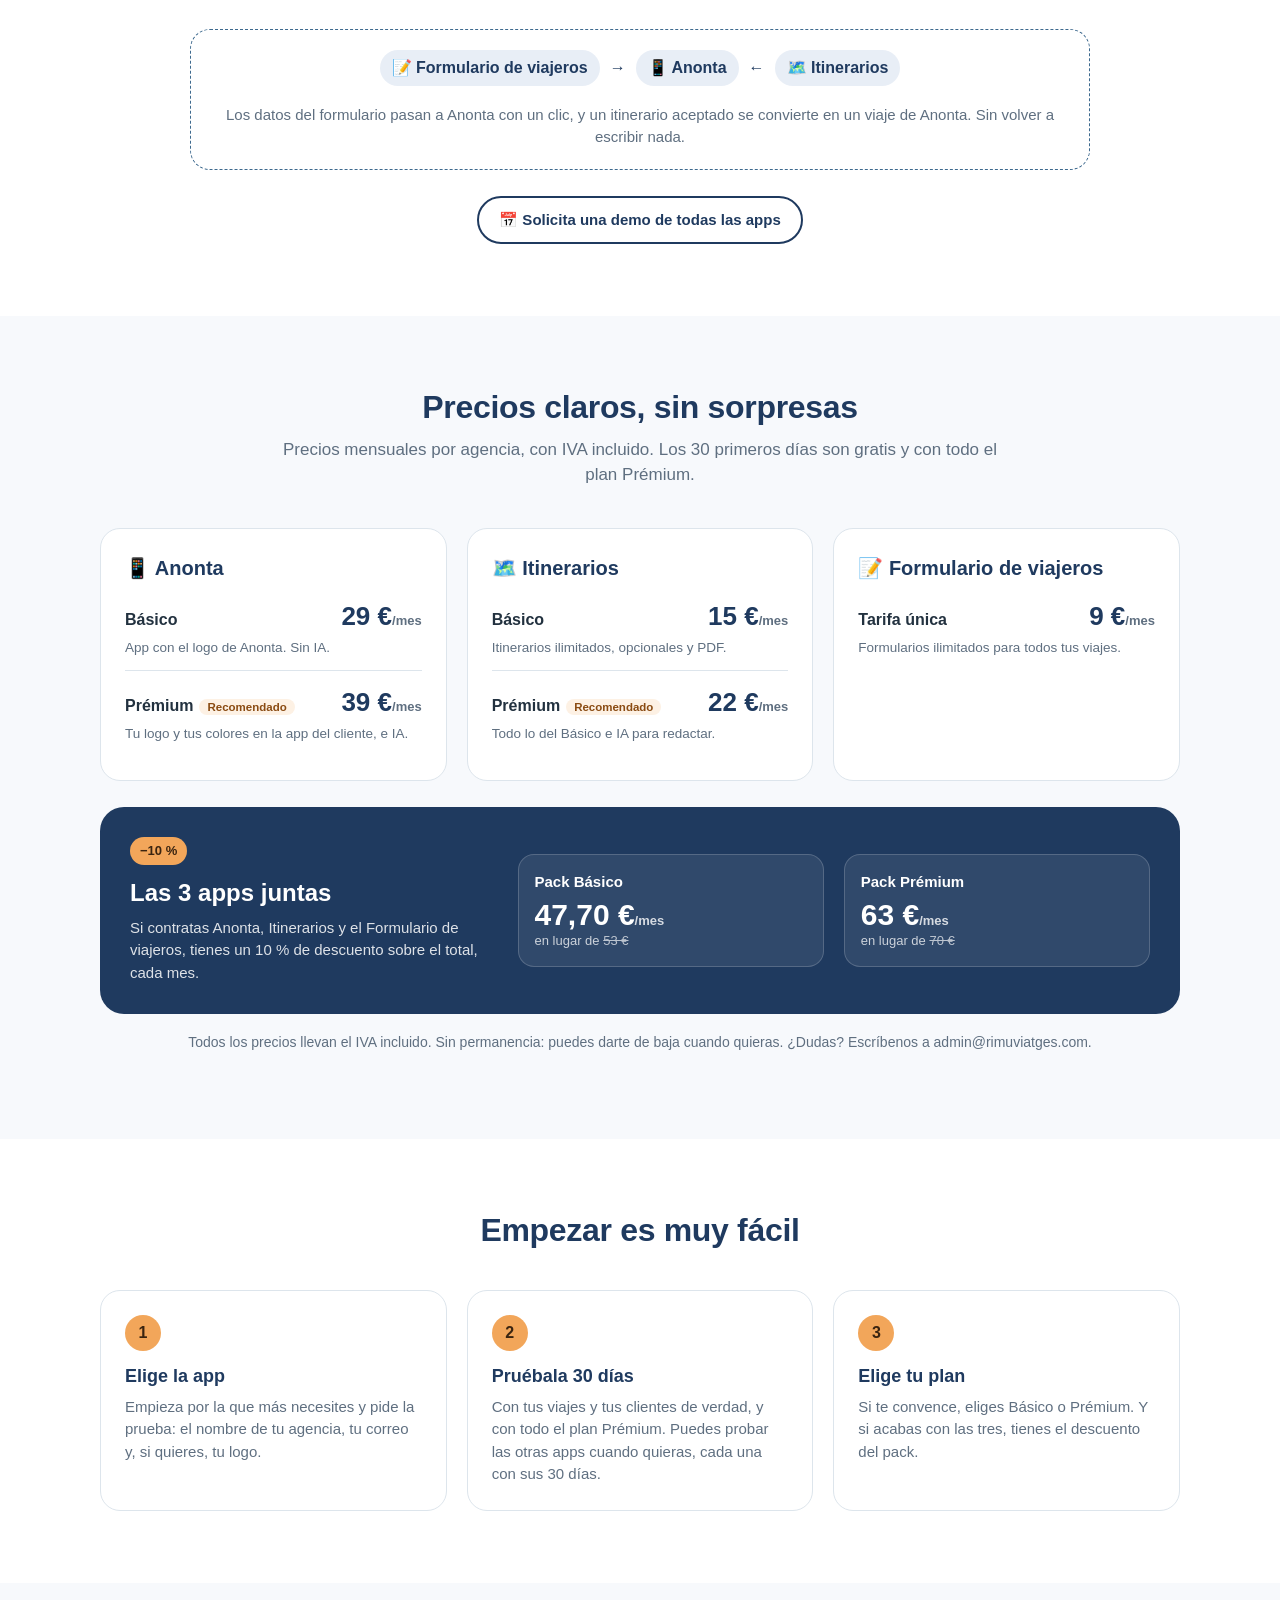
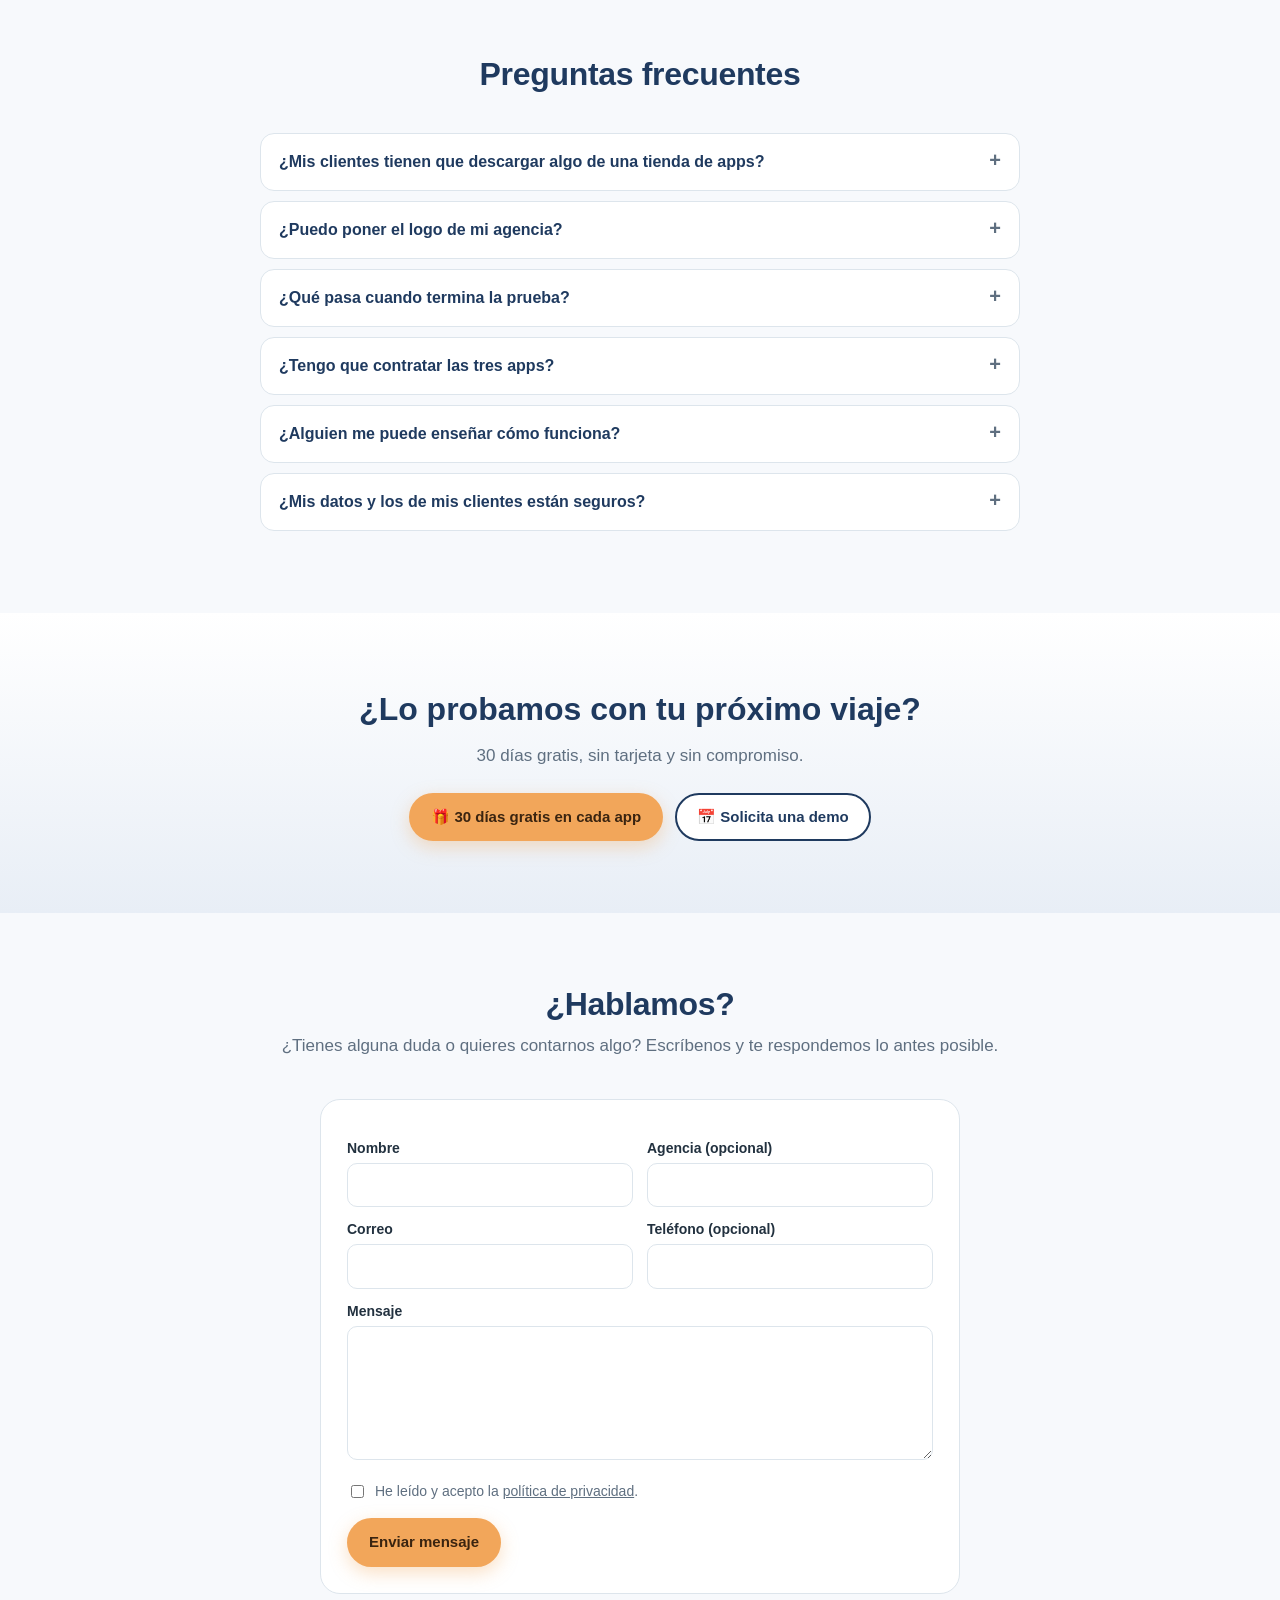
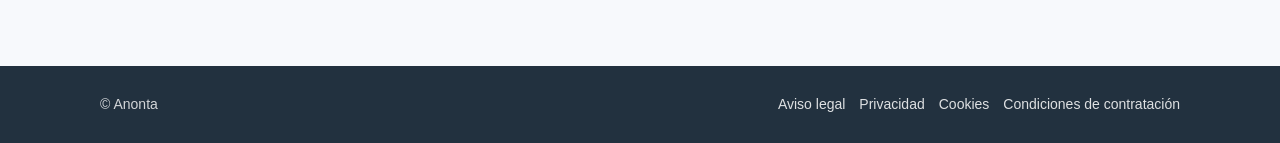
==== commit 1cee565e: "anonta.es: portada en castellà preparada per als cercadors Co-Authored-By: Claude Opus 5.5 <noreply@" ====
--- a/index.html
+++ b/index.html
@@ -5,16 +5,34 @@
 <meta name="viewport" content="width=device-width,initial-scale=1">
 <script>
   // Els enllaços dels formularis (anonta.es/?f=…) van al formulari del client
-  if(new URLSearchParams(location.search).get("f")) location.replace("formulari.html" + location.search);
+  if(new URLSearchParams(location.search).get("f")) location.replace("/formulari.html" + location.search);
+  // A la portada en castellà, qui té el català triat (o el navegador en català) va a /ca/
+  else if(!document.documentElement.dataset.idioma){ try{ const p = localStorage.getItem("anonta_web_idioma"); if(p === "ca" || (!p && /^ca\b/i.test(navigator.language))) location.replace("/ca/" + location.hash); }catch(e){} }
 </script>
-<title>Anonta · Apps para agencias de viajes</title>
-<meta name="description" content="La app de viaje con el logo de tu agencia, itinerarios y presupuestos que enamoran y los datos de los viajeros sin perseguir a nadie. 30 días gratis.">
+<!--SEO-->
+<title>Anonta · App y software para agencias de viajes: itinerarios y datos de viajeros</title>
+<meta name="description" content="App de viaje con el logo de tu agencia, itinerarios y presupuestos con IA y formulario de datos de viajeros. Pensado por una agencia de viajes. 30 días gratis.">
+<link rel="canonical" href="https://anonta.es/">
+<link rel="alternate" hreflang="es" href="https://anonta.es/">
+<link rel="alternate" hreflang="ca" href="https://anonta.es/ca/">
+<link rel="alternate" hreflang="x-default" href="https://anonta.es/">
+<meta name="robots" content="index,follow,max-image-preview:large">
 <meta property="og:type" content="website">
-<meta property="og:title" content="Anonta · Apps para agencias de viajes">
-<meta property="og:description" content="App de viaje para tus clientes, itinerarios con IA y formulario de datos de viajeros. Pruébalo 30 días gratis.">
+<meta property="og:site_name" content="Anonta">
+<meta property="og:locale" content="es_ES">
+<meta property="og:url" content="https://anonta.es/">
+<meta property="og:title" content="Anonta · App y software para agencias de viajes: itinerarios y datos de viajeros">
+<meta property="og:description" content="App de viaje con el logo de tu agencia, itinerarios y presupuestos con IA y formulario de datos de viajeros. Pensado por una agencia de viajes. 30 días gratis.">
+<meta property="og:image" content="https://ewcrlyoiyfcbzjsqaqzr.supabase.co/functions/v1/og-anonta">
+<meta property="og:image:width" content="1200"><meta property="og:image:height" content="630">
+<meta name="twitter:card" content="summary_large_image">
+<meta name="twitter:image" content="https://ewcrlyoiyfcbzjsqaqzr.supabase.co/functions/v1/og-anonta">
+<link rel="apple-touch-icon" href="https://ewcrlyoiyfcbzjsqaqzr.supabase.co/functions/v1/og-anonta?icona">
+<script type="application/ld+json">[{"@context":"https://schema.org","@type":"Organization","@id":"https://anonta.es/#org","name":"Anonta","url":"https://anonta.es/","logo":"https://anonta.es/anonta/icona-anonta.svg","email":"admin@rimuviatges.com"},{"@context":"https://schema.org","@type":"WebSite","name":"Anonta","url":"https://anonta.es/","inLanguage":"es","publisher":{"@id":"https://anonta.es/#org"}},{"@context":"https://schema.org","@type":"SoftwareApplication","name":"Anonta","description":"La app de viaje para tus clientes","applicationCategory":"BusinessApplication","operatingSystem":"Web, iOS, Android","url":"https://anonta.es/#apps","inLanguage":"es","publisher":{"@id":"https://anonta.es/#org"},"offers":[{"@type":"Offer","name":"Básico","price":29,"priceCurrency":"EUR","valueAddedTaxIncluded":true},{"@type":"Offer","name":"Prémium","price":39,"priceCurrency":"EUR","valueAddedTaxIncluded":true}]},{"@context":"https://schema.org","@type":"SoftwareApplication","name":"Itinerarios","description":"Presupuestos que se venden solos","applicationCategory":"BusinessApplication","operatingSystem":"Web, iOS, Android","url":"https://anonta.es/#apps","inLanguage":"es","publisher":{"@id":"https://anonta.es/#org"},"offers":[{"@type":"Offer","name":"Básico","price":15,"priceCurrency":"EUR","valueAddedTaxIncluded":true},{"@type":"Offer","name":"Prémium","price":22,"priceCurrency":"EUR","valueAddedTaxIncluded":true}]},{"@context":"https://schema.org","@type":"SoftwareApplication","name":"Formulario de viajeros","description":"Los datos de los viajeros, sin perseguir a nadie","applicationCategory":"BusinessApplication","operatingSystem":"Web, iOS, Android","url":"https://anonta.es/#apps","inLanguage":"es","publisher":{"@id":"https://anonta.es/#org"},"offers":[{"@type":"Offer","name":"Tarifa única","price":9,"priceCurrency":"EUR","valueAddedTaxIncluded":true}]},{"@context":"https://schema.org","@type":"FAQPage","inLanguage":"es","mainEntity":[{"@type":"Question","name":"¿Mis clientes tienen que descargar algo de una tienda de apps?","acceptedAnswer":{"@type":"Answer","text":"No. Les envías un enlace, entran con su correo y, si quieren, la añaden a la pantalla de inicio del móvil como una app más. Funciona en iPhone y Android."}},{"@type":"Question","name":"¿Puedo poner el logo de mi agencia?","acceptedAnswer":{"@type":"Answer","text":"Sí, con el plan Prémium la app del cliente lleva tu logo y tus colores. Con el Básico, lleva el logo de Anonta."}},{"@type":"Question","name":"¿Qué pasa cuando termina la prueba?","acceptedAnswer":{"@type":"Answer","text":"Nada automático: no te pedimos tarjeta. Si quieres continuar, eliges plan y seguimos. Si no, no pagas nada."}},{"@type":"Question","name":"¿Tengo que contratar las tres apps?","acceptedAnswer":{"@type":"Answer","text":"No, ninguna es obligatoria. Cada app tiene su propia prueba de 30 días y se contrata por separado. Puedes empezar con una y añadir las demás desde tu panel, en «Mis apps». Como están conectadas, cuantas más uses, menos trabajo repetido."}},{"@type":"Question","name":"¿Alguien me puede enseñar cómo funciona?","acceptedAnswer":{"@type":"Answer","text":"Sí. Pulsa «Solicita una demo» y te hacemos una presentación de la app que elijas o de todas."}},{"@type":"Question","name":"¿Mis datos y los de mis clientes están seguros?","acceptedAnswer":{"@type":"Answer","text":"Cada agencia solo ve sus viajes y cada cliente solo ve los suyos. Los documentos se abren con enlaces temporales y privados."}}]}]</script>
+<!--/SEO-->
 <meta name="theme-color" content="#1F3A5F">
-<link rel="icon" href="anonta/icona-anonta.svg" type="image/svg+xml">
-<script src="config.js"></script>
+<link rel="icon" href="/anonta/icona-anonta.svg" type="image/svg+xml">
+<script src="/config.js"></script>
 <style>
   :root{--blau:#1F3A5F;--blau-mig:#3D698E;--blau-clar:#E8EEF6;--coral:#F2A65A;--coral-clar:#FDF1E4;--rosa:#E79893;--text:#22313F;--gris:#5F6F80;--linia:#DDE5EC;--fons:#F7F9FC}
   *{box-sizing:border-box}
@@ -43,6 +61,7 @@
   .hero .amp{display:grid;grid-template-columns:1.1fr .9fr;gap:40px;align-items:center}
   .hero h1{font-size:44px;line-height:1.1;margin:0 0 16px;color:var(--blau);letter-spacing:-.02em}
   .hero h1 em{font-style:normal;color:var(--blau-mig);background:linear-gradient(transparent 62%,rgba(242,166,90,.45) 62%)}
+  .hero h1 .kicker{display:block;font-size:15px;font-weight:700;letter-spacing:.06em;text-transform:uppercase;color:var(--blau-mig);margin-bottom:12px}
   .hero p.sub{font-size:19px;color:var(--gris);margin:0 0 26px;max-width:560px}
   .hero .crides{display:flex;gap:12px;flex-wrap:wrap}
   .hero .garanties{margin-top:16px;font-size:14px;color:var(--gris);display:flex;gap:16px;flex-wrap:wrap}
@@ -155,13 +174,13 @@
 <body>
 <header>
   <div class="amp">
-    <a class="marca" href="#"><img src="anonta/logo-anonta.svg" alt="Anonta"></a>
+    <a class="marca" href="./"><img src="/anonta/logo-anonta.svg" alt="Anonta"></a>
     <nav>
-      <a class="enllac amaga" href="#apps" data-t="navApps"></a>
-      <a class="enllac amaga" href="#preus" data-t="navPreus"></a>
-      <a class="enllac amaga" href="#contacte" data-t="navContacte"></a>
-      <a class="enllac" href="anonta/admin.html" data-t="entrar" data-gc="entrar"></a>
-      <div class="idiomes"><button type="button" data-l="es">ES</button><button type="button" data-l="ca">CA</button></div>
+      <a class="enllac amaga" href="#apps" data-t="navApps">Apps</a>
+      <a class="enllac amaga" href="#preus" data-t="navPreus">Precios</a>
+      <a class="enllac amaga" href="#contacte" data-t="navContacte">Contacto</a>
+      <a class="enllac" href="/anonta/admin.html" data-t="entrar" data-gc="entrar">Entrar</a>
+      <div class="idiomes"><button type="button" data-l="es" class="actiu">ES</button><button type="button" data-l="ca">CA</button></div>
     </nav>
   </div>
 </header>
@@ -169,23 +188,23 @@
 <section class="hero">
   <div class="amp">
     <div>
-      <h1 data-t="heroTitol" data-html></h1>
-      <p class="sub" data-t="heroSub"></p>
+      <h1 data-t="heroTitol" data-html=""><span class="kicker">App y software para agencias de viajes</span>Tu agencia, en el <em>móvil de tus clientes</em></h1>
+      <p class="sub" data-t="heroSub">Una app de viaje con el logo de tu agencia, itinerarios y presupuestos que enamoran y los datos de los viajeros sin perseguir a nadie. Pensado por una agencia de viajes, para agencias de viajes.</p>
       <div class="crides">
-        <a class="boto prim" href="#apps" data-t="provaGratis" data-gc="prova-portada"></a>
-        <button class="boto sec" type="button" data-demo="totes" data-t="demanaDemo"></button>
+        <a class="boto prim" href="#apps" data-t="provaGratis" data-gc="prova-portada">🎁 30 días gratis en cada app</a>
+        <button class="boto sec" type="button" data-demo="totes" data-t="demanaDemo">📅 Solicita una demo</button>
       </div>
-      <div class="garanties"><span data-t="g1"></span><span data-t="g2"></span><span data-t="g3"></span></div>
-      <p class="nota-hero" data-t="notaHero" data-html></p>
+      <div class="garanties"><span data-t="g1">Sin tarjeta</span><span data-t="g2">Sin permanencia</span><span data-t="g3">Prueba con el plan Prémium</span></div>
+      <p class="nota-hero" data-t="notaHero" data-html=""><b>Cada app se prueba y se contrata por separado</b> y ninguna es obligatoria: empieza por la que necesites. Eso sí, como están conectadas, tenerlas todas te ahorra mucho trabajo.</p>
     </div>
     <div class="mobil" aria-hidden="true">
-      <div class="bar"><small data-t="mAg"></small><b data-t="mViatge"></b><span data-t="mDates"></span></div>
+      <div class="bar"><small data-t="mAg">Tu agencia</small><b data-t="mViatge">Japón en familia</b><span data-t="mDates">10 – 19 de enero</span></div>
       <div class="cos">
-        <div class="noti" data-t="mNoti"></div>
-        <div class="it"><span class="ic">✈️</span><div><b data-t="mRuta"></b><span data-t="mVol"></span><br><span class="xip" data-t="mBitllet"></span></div></div>
-        <div class="it"><span class="ic">🏨</span><div><b>Shinjuku Garden Hotel</b><span data-t="mHotel"></span><br><span class="xip" data-t="mBo"></span></div></div>
-        <div class="it"><span class="ic">🗓️</span><div><b data-t="mDia"></b><span data-t="mDiaTxt"></span></div></div>
-        <div class="it"><span class="ic">💶</span><div><b data-t="mPag"></b><span data-t="mPagTxt"></span></div></div>
+        <div class="noti" data-t="mNoti">🔔 Nuevo documento: billetes de avión</div>
+        <div class="it"><span class="ic">✈️</span><div><b data-t="mRuta">Barcelona (BCN) → Tokio (HND)</b><span data-t="mVol"> · 08:25 → 07:10 (+1)</span><br><span class="xip" data-t="mBitllet">🎫 Billetes</span></div></div>
+        <div class="it"><span class="ic">🏨</span><div><b>Shinjuku Garden Hotel</b><span data-t="mHotel"> · 3 noches · Desayuno</span><br><span class="xip" data-t="mBo">🧾 Bono del hotel</span></div></div>
+        <div class="it"><span class="ic">🗓️</span><div><b data-t="mDia">Día 2 · Tokio tradicional</b><span data-t="mDiaTxt"> · 10:00 Asakusa y Senso-ji</span></div></div>
+        <div class="it"><span class="ic">💶</span><div><b data-t="mPag">Pago pendiente</b><span data-t="mPagTxt"> · 1.200 € antes del 15/12</span></div></div>
       </div>
     </div>
   </div>
@@ -193,70 +212,96 @@
 
 <section class="blo" id="apps">
   <div class="amp">
-    <div class="titol-sec"><h2 data-t="appsTitol"></h2><p data-t="appsSub"></p></div>
-    <div class="apps" id="llistaApps"></div>
-    <div class="connexio"><div class="flux"><span class="n">📝 <span data-t="a3"></span></span> → <span class="n">📱 Anonta</span> ← <span class="n">🗺️ <span data-t="a2"></span></span></div><p data-t="connexio"></p></div>
-    <div class="demo-tot"><button class="boto sec" type="button" data-demo="totes" data-t="demoTotes"></button></div>
+    <div class="titol-sec"><h2 data-t="appsTitol">Tres apps que trabajan juntas</h2><p data-t="appsSub">Puedes usar solo una o las tres: los datos pasan de una a otra sin volver a escribirlos.</p></div>
+    <div class="apps" id="llistaApps">
+      <div class="app"><div class="ico">📱</div><h3>Anonta</h3><p class="lema">La app de viaje para tus clientes</p>
+        <ul><li>Todo el viaje en el móvil: vuelos, hoteles, traslados y excursiones</li><li>Documentos dentro de cada servicio (billetes, bonos, seguro…)</li><li>Itinerario día a día con horarios</li><li>Pagos pendientes y avisos automáticos</li><li>Mensajes con la agencia y notificaciones en el móvil</li><li>En catalán y en castellano</li><li class="ia">Recomendaciones del destino e itinerario propuestos con IA <small>(Prémium)</small></li></ul>
+        <p class="prova30">🎁 30 días de prueba gratis de esta app</p>
+        <div class="accions"><a class="boto prim petit" href="/anonta/demo.html?web#prova" data-gc="prova-anonta">🎁 30 días gratis</a><a class="boto sec petit" href="/anonta/demo.html?web" data-gc="demo-propia-anonta">👀 Pruébala ahora</a></div>
+        <button class="boto terc" type="button" data-demo="anonta">📅 Solicita una demo</button></div>
+      <div class="app"><div class="ico">🗺️</div><h3>Itinerarios</h3><p class="lema">Presupuestos que se venden solos</p>
+        <ul><li>Itinerarios día a día con fotos</li><li>Servicios opcionales que el cliente elige</li><li>Total y precio por persona al momento</li><li>PDF para enviar o imprimir</li><li>Cuando el cliente acepta, se convierte en un viaje de Anonta</li><li class="ia">IA para redactar los días y los servicios <small>(Prémium)</small></li></ul>
+        <p class="prova30">🎁 30 días de prueba gratis de esta app</p>
+        <div class="accions"><a class="boto prim petit" href="/itineraris/admin.html?demo&amp;prova&amp;web" data-gc="prova-itineraris">🎁 30 días gratis</a><a class="boto sec petit" href="/itineraris/admin.html?demo&amp;web" data-gc="demo-propia-itineraris">👀 Pruébala ahora</a></div>
+        <button class="boto terc" type="button" data-demo="itineraris">📅 Solicita una demo</button></div>
+      <div class="app"><div class="ico">📝</div><h3>Formulario de viajeros</h3><p class="lema">Los datos de los viajeros, sin perseguir a nadie</p>
+        <ul><li>Un enlace por WhatsApp y el cliente lo rellena desde el móvil</li><li>Datos de todos los viajeros, con foto del DNI y del pasaporte</li><li>Aviso si el pasaporte caduca antes de tiempo</li><li>Te llega un correo cuando lo envían</li><li>Con un clic, los datos pasan a Anonta</li></ul>
+        <p class="prova30">🎁 30 días de prueba gratis de esta app</p>
+        <div class="accions"><a class="boto prim petit" href="/demo.html?web" data-gc="prova-formularis">🎁 30 días gratis</a><a class="boto sec petit" href="/demo.html?web" data-gc="demo-propia-formularis">👀 Pruébala ahora</a></div>
+        <button class="boto terc" type="button" data-demo="formularis">📅 Solicita una demo</button></div></div>
+    <div class="connexio"><div class="flux"><span class="n">📝 <span data-t="a3">Formulario de viajeros</span></span> → <span class="n">📱 Anonta</span> ← <span class="n">🗺️ <span data-t="a2">Itinerarios</span></span></div><p data-t="connexio">Los datos del formulario pasan a Anonta con un clic, y un itinerario aceptado se convierte en un viaje de Anonta. Sin volver a escribir nada.</p></div>
+    <div class="demo-tot"><button class="boto sec" type="button" data-demo="totes" data-t="demoTotes">📅 Solicita una demo de todas las apps</button></div>
   </div>
 </section>
 
 <section class="blo gris" id="preus">
   <div class="amp">
-    <div class="titol-sec"><h2 data-t="preusTitol"></h2><p data-t="preusSub"></p></div>
-    <div class="taula-preus" id="taulaPreus"></div>
-    <div class="pack" id="pack"></div>
-    <p class="nota-preus" data-t="notaPreus"></p>
+    <div class="titol-sec"><h2 data-t="preusTitol">Precios claros, sin sorpresas</h2><p data-t="preusSub">Precios mensuales por agencia, con IVA incluido. Los 30 primeros días son gratis y con todo el plan Prémium.</p></div>
+    <div class="taula-preus" id="taulaPreus">
+      <div class="preu"><h3>📱 Anonta</h3><div class="pla"><div class="nom"><span>Básico</span>
+      <span class="imp">29 €<small>/mes</small></span></div><div class="det">App con el logo de Anonta. Sin IA.</div></div><div class="pla prem"><div class="nom"><span>Prémium<span class="et">Recomendado</span></span>
+      <span class="imp">39 €<small>/mes</small></span></div><div class="det">Tu logo y tus colores en la app del cliente, e IA.</div></div></div>
+      <div class="preu"><h3>🗺️ Itinerarios</h3><div class="pla"><div class="nom"><span>Básico</span>
+      <span class="imp">15 €<small>/mes</small></span></div><div class="det">Itinerarios ilimitados, opcionales y PDF.</div></div><div class="pla prem"><div class="nom"><span>Prémium<span class="et">Recomendado</span></span>
+      <span class="imp">22 €<small>/mes</small></span></div><div class="det">Todo lo del Básico e IA para redactar.</div></div></div>
+      <div class="preu"><h3>📝 Formulario de viajeros</h3><div class="pla"><div class="nom"><span>Tarifa única</span>
+      <span class="imp">9 €<small>/mes</small></span></div><div class="det">Formularios ilimitados para todos tus viajes.</div></div></div></div>
+    <div class="pack" id="pack">
+      <div><span class="badge">−10 %</span><h3>Las 3 apps juntas</h3><p>Si contratas Anonta, Itinerarios y el Formulario de viajeros, tienes un 10 % de descuento sobre el total, cada mes.</p></div>
+      <div class="opc"><div class="nom">Pack Básico</div><div class="imp">47,70 €<small>/mes</small></div><div class="abans">en lugar de <s>53 €</s></div></div>
+      <div class="opc"><div class="nom">Pack Prémium</div><div class="imp">63 €<small>/mes</small></div><div class="abans">en lugar de <s>70 €</s></div></div></div>
+    <p class="nota-preus" data-t="notaPreus">Todos los precios llevan el IVA incluido. Sin permanencia: puedes darte de baja cuando quieras. ¿Dudas? Escríbenos a admin@rimuviatges.com.</p>
   </div>
 </section>
 
 <section class="blo">
   <div class="amp">
-    <div class="titol-sec"><h2 data-t="passosTitol"></h2></div>
+    <div class="titol-sec"><h2 data-t="passosTitol">Empezar es muy fácil</h2></div>
     <div class="passos">
-      <div class="pas"><h3 data-t="p1"></h3><p data-t="p1t"></p></div>
-      <div class="pas"><h3 data-t="p2"></h3><p data-t="p2t"></p></div>
-      <div class="pas"><h3 data-t="p3"></h3><p data-t="p3t"></p></div>
+      <div class="pas"><h3 data-t="p1">Elige la app</h3><p data-t="p1t">Empieza por la que más necesites y pide la prueba: el nombre de tu agencia, tu correo y, si quieres, tu logo.</p></div>
+      <div class="pas"><h3 data-t="p2">Pruébala 30 días</h3><p data-t="p2t">Con tus viajes y tus clientes de verdad, y con todo el plan Prémium. Puedes probar las otras apps cuando quieras, cada una con sus 30 días.</p></div>
+      <div class="pas"><h3 data-t="p3">Elige tu plan</h3><p data-t="p3t">Si te convence, eliges Básico o Prémium. Y si acabas con las tres, tienes el descuento del pack.</p></div>
     </div>
   </div>
 </section>
 
 <section class="blo gris">
   <div class="amp">
-    <div class="titol-sec"><h2 data-t="faqTitol"></h2></div>
-    <div class="faq" id="faq"></div>
+    <div class="titol-sec"><h2 data-t="faqTitol">Preguntas frecuentes</h2></div>
+    <div class="faq" id="faq"><details><summary>¿Mis clientes tienen que descargar algo de una tienda de apps?</summary><p>No. Les envías un enlace, entran con su correo y, si quieren, la añaden a la pantalla de inicio del móvil como una app más. Funciona en iPhone y Android.</p></details><details><summary>¿Puedo poner el logo de mi agencia?</summary><p>Sí, con el plan Prémium la app del cliente lleva tu logo y tus colores. Con el Básico, lleva el logo de Anonta.</p></details><details><summary>¿Qué pasa cuando termina la prueba?</summary><p>Nada automático: no te pedimos tarjeta. Si quieres continuar, eliges plan y seguimos. Si no, no pagas nada.</p></details><details><summary>¿Tengo que contratar las tres apps?</summary><p>No, ninguna es obligatoria. Cada app tiene su propia prueba de 30 días y se contrata por separado. Puedes empezar con una y añadir las demás desde tu panel, en «Mis apps». Como están conectadas, cuantas más uses, menos trabajo repetido.</p></details><details><summary>¿Alguien me puede enseñar cómo funciona?</summary><p>Sí. Pulsa «Solicita una demo» y te hacemos una presentación de la app que elijas o de todas.</p></details><details><summary>¿Mis datos y los de mis clientes están seguros?</summary><p>Cada agencia solo ve sus viajes y cada cliente solo ve los suyos. Los documentos se abren con enlaces temporales y privados.</p></details></div>
   </div>
 </section>
 
 <section class="final">
   <div class="amp">
-    <h2 data-t="finalTitol"></h2>
-    <p data-t="finalSub"></p>
-    <div style="display:flex;gap:12px;justify-content:center;flex-wrap:wrap"><a class="boto prim" href="#apps" data-t="provaGratis"></a><button class="boto sec" type="button" data-demo="totes" data-t="demanaDemo"></button></div>
+    <h2 data-t="finalTitol">¿Lo probamos con tu próximo viaje?</h2>
+    <p data-t="finalSub">30 días gratis, sin tarjeta y sin compromiso.</p>
+    <div style="display:flex;gap:12px;justify-content:center;flex-wrap:wrap"><a class="boto prim" href="#apps" data-t="provaGratis">🎁 30 días gratis en cada app</a><button class="boto sec" type="button" data-demo="totes" data-t="demanaDemo">📅 Solicita una demo</button></div>
   </div>
 </section>
 
 <section class="blo gris" id="contacte">
   <div class="amp">
-    <div class="titol-sec"><h2 data-t="contTitol"></h2><p data-t="contSub"></p></div>
-    <form class="contacte" id="fContacte" novalidate>
+    <div class="titol-sec"><h2 data-t="contTitol">¿Hablamos?</h2><p data-t="contSub">¿Tienes alguna duda o quieres contarnos algo? Escríbenos y te respondemos lo antes posible.</p></div>
+    <form class="contacte" id="fContacte" novalidate="">
       <div class="dos">
-        <div><label class="c" for="cNom" data-t="cNom"></label><input type="text" id="cNom" autocomplete="name" maxlength="120"></div>
-        <div><label class="c" for="cAg" data-t="cAg"></label><input type="text" id="cAg" autocomplete="organization" maxlength="160"></div>
-        <div><label class="c" for="cCorreu" data-t="cCorreu"></label><input type="email" id="cCorreu" autocomplete="email" maxlength="200"></div>
-        <div><label class="c" for="cTel" data-t="cTel"></label><input type="tel" id="cTel" autocomplete="tel" maxlength="40"></div>
+        <div><label class="c" for="cNom" data-t="cNom">Nombre</label><input type="text" id="cNom" autocomplete="name" maxlength="120"></div>
+        <div><label class="c" for="cAg" data-t="cAg">Agencia (opcional)</label><input type="text" id="cAg" autocomplete="organization" maxlength="160"></div>
+        <div><label class="c" for="cCorreu" data-t="cCorreu">Correo</label><input type="email" id="cCorreu" autocomplete="email" maxlength="200"></div>
+        <div><label class="c" for="cTel" data-t="cTel">Teléfono (opcional)</label><input type="tel" id="cTel" autocomplete="tel" maxlength="40"></div>
       </div>
-      <label class="c" for="cMiss" data-t="cMiss"></label><textarea id="cMiss" rows="5" maxlength="4000"></textarea>
-      <label class="acc"><input type="checkbox" id="cAcc"> <span data-t="cAcc" data-html></span></label>
-      <div class="err" id="cErr" hidden></div>
-      <div style="margin-top:16px"><button class="boto prim" type="submit" id="cEnvia" data-t="cEnvia"></button></div>
+      <label class="c" for="cMiss" data-t="cMiss">Mensaje</label><textarea id="cMiss" rows="5" maxlength="4000"></textarea>
+      <label class="acc"><input type="checkbox" id="cAcc"> <span data-t="cAcc" data-html="">He leído y acepto la <a href="/legal.html#privacidad" target="_blank">política de privacidad</a>.</span></label>
+      <div class="err" id="cErr" hidden=""></div>
+      <div style="margin-top:16px"><button class="boto prim" type="submit" id="cEnvia" data-t="cEnvia">Enviar mensaje</button></div>
     </form>
   </div>
 </section>
 
 <footer>
   <div class="amp">
-    <div data-t="peu" data-html></div>
-    <div class="legal"><a href="legal.html#aviso-legal" data-t="lAvis"></a><a href="legal.html#privacidad" data-t="lPriv"></a><a href="legal.html#cookies" data-t="lCookies"></a><a href="legal.html#condiciones" data-t="lCond"></a></div>
+    <div data-t="peu" data-html="">© Anonta</div>
+    <div class="legal"><a href="/legal.html#aviso-legal" data-t="lAvis">Aviso legal</a><a href="/legal.html#privacidad" data-t="lPriv">Privacidad</a><a href="/legal.html#cookies" data-t="lCookies">Cookies</a><a href="/legal.html#condiciones" data-t="lCond">Condiciones de contratación</a></div>
   </div>
 </footer>
 
@@ -267,13 +312,13 @@
   const sumaB = W.anonta.basic + W.itineraris.basic + W.formularis;
   const sumaP = W.anonta.premium + W.itineraris.premium + W.formularis;
   const packB = sumaB * (1 - D / 100), packP = sumaP * (1 - D / 100);
-  let LANG = "es";
-  try{ LANG = localStorage.getItem("anonta_web_idioma") || (/^ca\b/i.test(navigator.language) ? "ca" : "es"); }catch(e){}
+  // Cada idioma té la seva adreça: anonta.es (castellà) i anonta.es/ca/ (català)
+  const LANG = document.documentElement.dataset.idioma === "ca" ? "ca" : "es";
 
   const T = {
     es: {
       navApps: "Apps", navPreus: "Precios", entrar: "Entrar",
-      heroTitol: "Tu agencia, en el <em>móvil de tus clientes</em>",
+      heroTitol: "<span class=\"kicker\">App y software para agencias de viajes</span>Tu agencia, en el <em>móvil de tus clientes</em>",
       heroSub: "Una app de viaje con el logo de tu agencia, itinerarios y presupuestos que enamoran y los datos de los viajeros sin perseguir a nadie. Pensado por una agencia de viajes, para agencias de viajes.",
       provaGratis: "🎁 30 días gratis en cada app", demanaDemo: "📅 Solicita una demo",
       g1: "Sin tarjeta", g2: "Sin permanencia", g3: "Prueba con el plan Prémium",
@@ -319,14 +364,14 @@
       peu: "© Anonta",
       navContacte: "Contacto", contTitol: "¿Hablamos?", contSub: "¿Tienes alguna duda o quieres contarnos algo? Escríbenos y te respondemos lo antes posible.",
       cNom: "Nombre", cAg: "Agencia (opcional)", cCorreu: "Correo", cTel: "Teléfono (opcional)", cMiss: "Mensaje",
-      cAcc: "He leído y acepto la <a href=\"legal.html#privacidad\" target=\"_blank\">política de privacidad</a>.", cEnvia: "Enviar mensaje",
+      cAcc: "He leído y acepto la <a href=\"/legal.html#privacidad\" target=\"_blank\">política de privacidad</a>.", cEnvia: "Enviar mensaje",
       cFalta: "Falta tu nombre, un correo válido o el mensaje.", cFaltaAcc: "Para enviar el mensaje, acepta la política de privacidad.",
       cOk: "✅ ¡Gracias! Hemos recibido tu mensaje y te responderemos pronto.", cErr: "No se ha podido enviar. Escríbenos a admin@rimuviatges.com.", cEnviant: "Enviando…",
       lAvis: "Aviso legal", lPriv: "Privacidad", lCookies: "Cookies", lCond: "Condiciones de contratación"
     },
     ca: {
       navApps: "Apps", navPreus: "Preus", entrar: "Entrar",
-      heroTitol: "La teva agència, al <em>mòbil dels teus clients</em>",
+      heroTitol: "<span class=\"kicker\">App i programari per a agències de viatges</span>La teva agència, al <em>mòbil dels teus clients</em>",
       heroSub: "Una app de viatge amb el logo de la teva agència, itineraris i pressupostos que enamoren i les dades dels viatgers sense haver d'empaitar ningú. Pensat per una agència de viatges, per a agències de viatges.",
       provaGratis: "🎁 30 dies gratis a cada app", demanaDemo: "📅 Sol·licita una demo",
       g1: "Sense targeta", g2: "Sense permanència", g3: "Prova amb el pla Prèmium",
@@ -370,9 +415,9 @@
       ],
       finalTitol: "Ho provem amb el teu pròxim viatge?", finalSub: "30 dies gratis, sense targeta i sense compromís.",
       peu: "© Anonta",
-      navContacte: "Contacte", contTitol: "En parlem?", contSub: "Tens algun dubte o ens vols explicar alguna cosa? Escriu-nos i et respondrem com més aviat millor.",
+      navContacte: "Contacte", contTitol: "En parlem?", contSub: "Tens algun dubte o ens vols explicar alguna cosa? Escriu-nos i et respondrem el més aviat possible.",
       cNom: "Nom", cAg: "Agència (opcional)", cCorreu: "Correu", cTel: "Telèfon (opcional)", cMiss: "Missatge",
-      cAcc: "He llegit i accepto la <a href=\"legal.html#privacidad\" target=\"_blank\">política de privacitat</a>.", cEnvia: "Enviar el missatge",
+      cAcc: "He llegit i accepto la <a href=\"/legal.html#privacidad\" target=\"_blank\">política de privacitat</a>.", cEnvia: "Enviar el missatge",
       cFalta: "Falta el teu nom, un correu vàlid o el missatge.", cFaltaAcc: "Per enviar el missatge, accepta la política de privacitat.",
       cOk: "✅ Gràcies! Hem rebut el teu missatge i et respondrem aviat.", cErr: "No s'ha pogut enviar. Escriu-nos a admin@rimuviatges.com.", cEnviant: "Enviant…",
       lAvis: "Avís legal", lPriv: "Privacitat", lCookies: "Galetes", lCond: "Condicions de contractació"
@@ -387,9 +432,9 @@
     document.querySelectorAll("[data-t]").forEach(el => { const v = t[el.dataset.t]; if(typeof v === "string"){ if(el.hasAttribute("data-html")) el.innerHTML = v; else el.textContent = v; } });
 
     const apps = [
-      { id: "anonta", ico: "📱", n: t.a1, l: t.a1l, f: t.a1f, ia: t.a1ia, demo: "anonta/demo.html?web", prova: "anonta/demo.html?web#prova" },
-      { id: "itineraris", ico: "🗺️", n: t.a2, l: t.a2l, f: t.a2f, ia: t.a2ia, demo: "itineraris/admin.html?demo&web", prova: "itineraris/admin.html?demo&prova&web" },
-      { id: "formularis", ico: "📝", n: t.a3, l: t.a3l, f: t.a3f, ia: t.a3ia, demo: "demo.html?web", prova: "demo.html?web" }
+      { id: "anonta", ico: "📱", n: t.a1, l: t.a1l, f: t.a1f, ia: t.a1ia, demo: "/anonta/demo.html?web", prova: "/anonta/demo.html?web#prova" },
+      { id: "itineraris", ico: "🗺️", n: t.a2, l: t.a2l, f: t.a2f, ia: t.a2ia, demo: "/itineraris/admin.html?demo&web", prova: "/itineraris/admin.html?demo&prova&web" },
+      { id: "formularis", ico: "📝", n: t.a3, l: t.a3l, f: t.a3f, ia: t.a3ia, demo: "/demo.html?web", prova: "/demo.html?web" }
     ];
     document.getElementById("llistaApps").innerHTML = apps.map(a => `
       <div class="app"><div class="ico">${a.ico}</div><h3>${esc(a.n)}</h3><p class="lema">${esc(a.l)}</p>
@@ -409,7 +454,6 @@
       <div class="opc"><div class="nom">${esc(t.packB)}</div><div class="imp">${eur(packB)}<small>${t.mes}</small></div><div class="abans">${esc(t.enLloc)} <s>${eur(sumaB)}</s></div></div>
       <div class="opc"><div class="nom">${esc(t.packP)}</div><div class="imp">${eur(packP)}<small>${t.mes}</small></div><div class="abans">${esc(t.enLloc)} <s>${eur(sumaP)}</s></div></div>`;
     document.getElementById("faq").innerHTML = t.faq.map(([q, r]) => `<details><summary>${esc(q)}</summary><p>${esc(r)}</p></details>`).join("");
-    document.title = LANG === "ca" ? "Anonta · Apps per a agències de viatges" : "Anonta · Apps para agencias de viajes";
   }
   // ---- Sol·licitud de demo (presentació) ----
   // Enllaç del calendari (Calendly) on les agències reserven la demo
@@ -450,10 +494,10 @@
     document.getElementById("fContacte").innerHTML = `<div class="ok">${esc(t.cOk)}</div>`;
   });
 
-  document.querySelectorAll(".idiomes button").forEach(b => b.onclick = () => { LANG = b.dataset.l; try{ localStorage.setItem("anonta_web_idioma", LANG); }catch(e){} pinta(); });
+  document.querySelectorAll(".idiomes button").forEach(b => b.onclick = () => { const l = b.dataset.l; try{ localStorage.setItem("anonta_web_idioma", l); }catch(e){} if(l !== LANG) location.href = (l === "ca" ? "/ca/" : "/") + location.hash; });
   pinta();
 })();
 </script>
-<script data-goatcounter="https://anonta.goatcounter.com/count" async src="https://gc.zgo.at/count.js"></script>
+<script data-goatcounter="https://anonta.goatcounter.com/count" async="" src="https://gc.zgo.at/count.js"></script>
 </body>
 </html>
